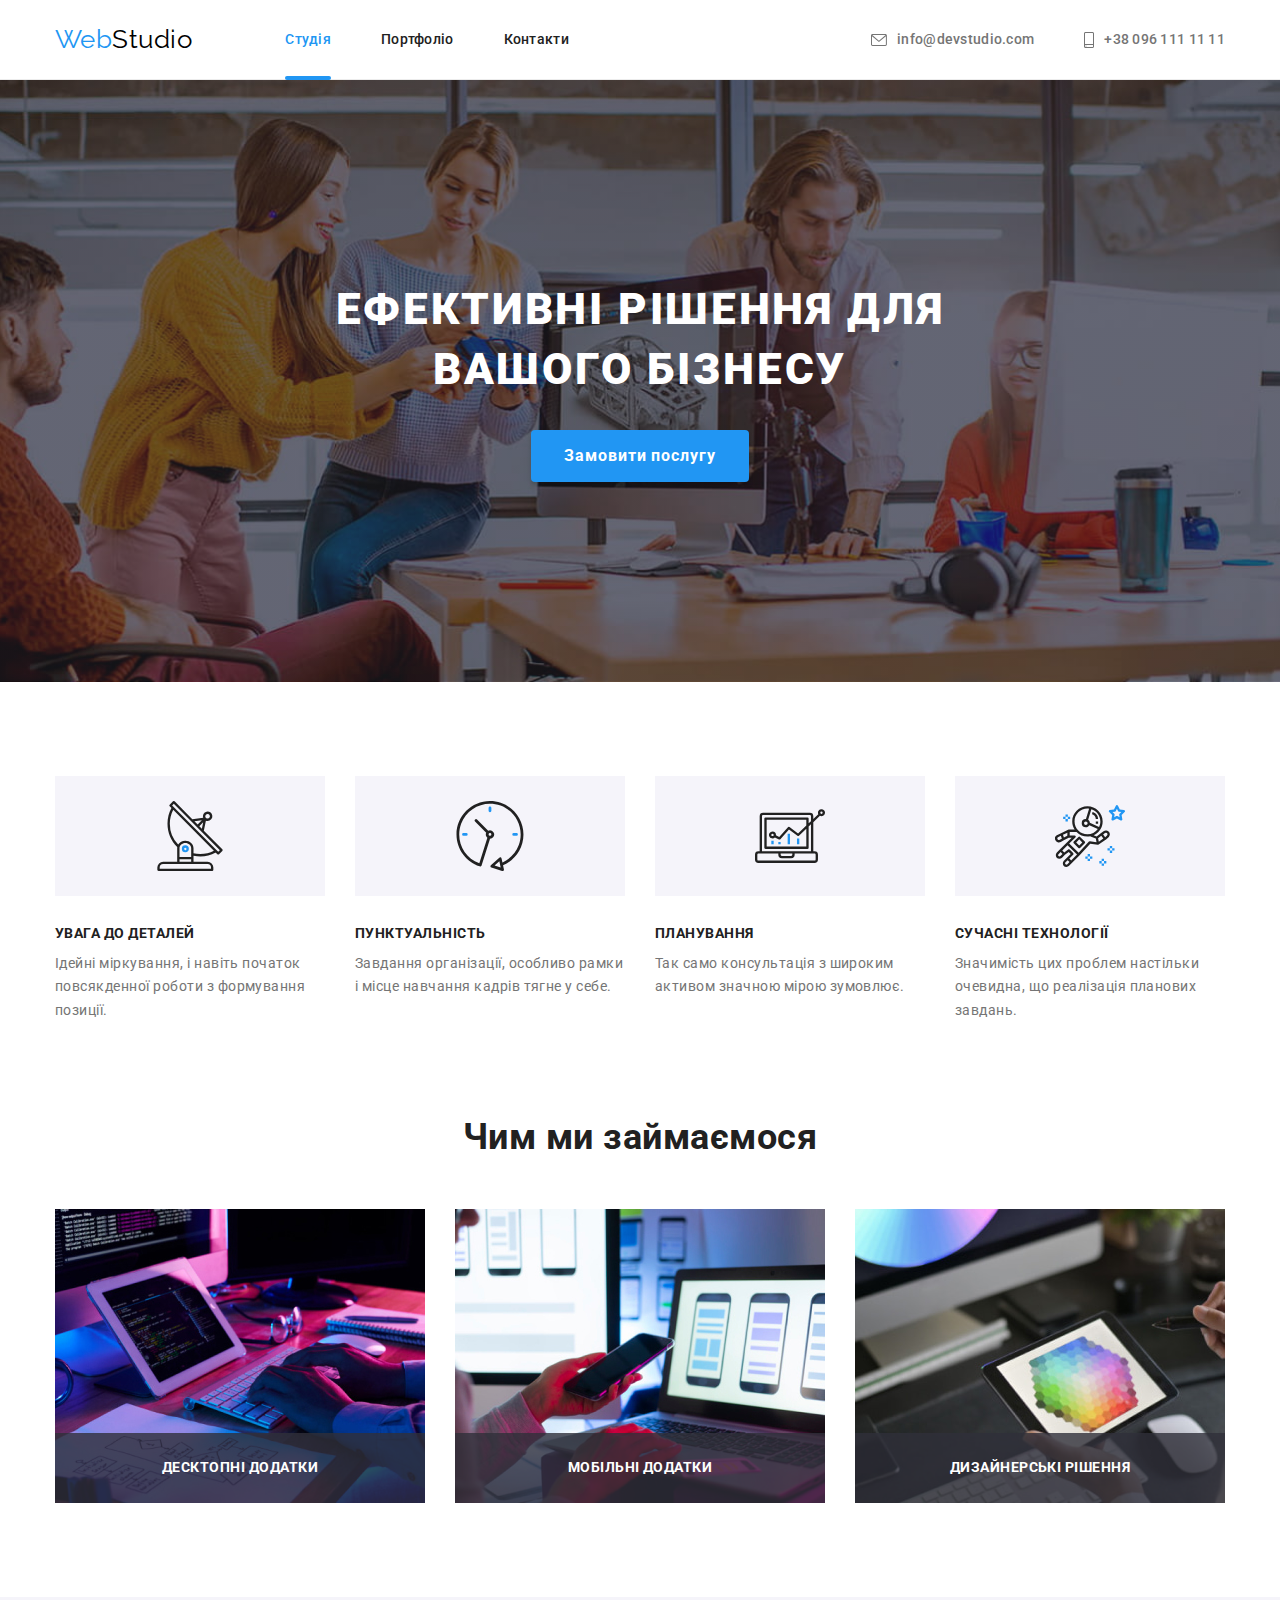
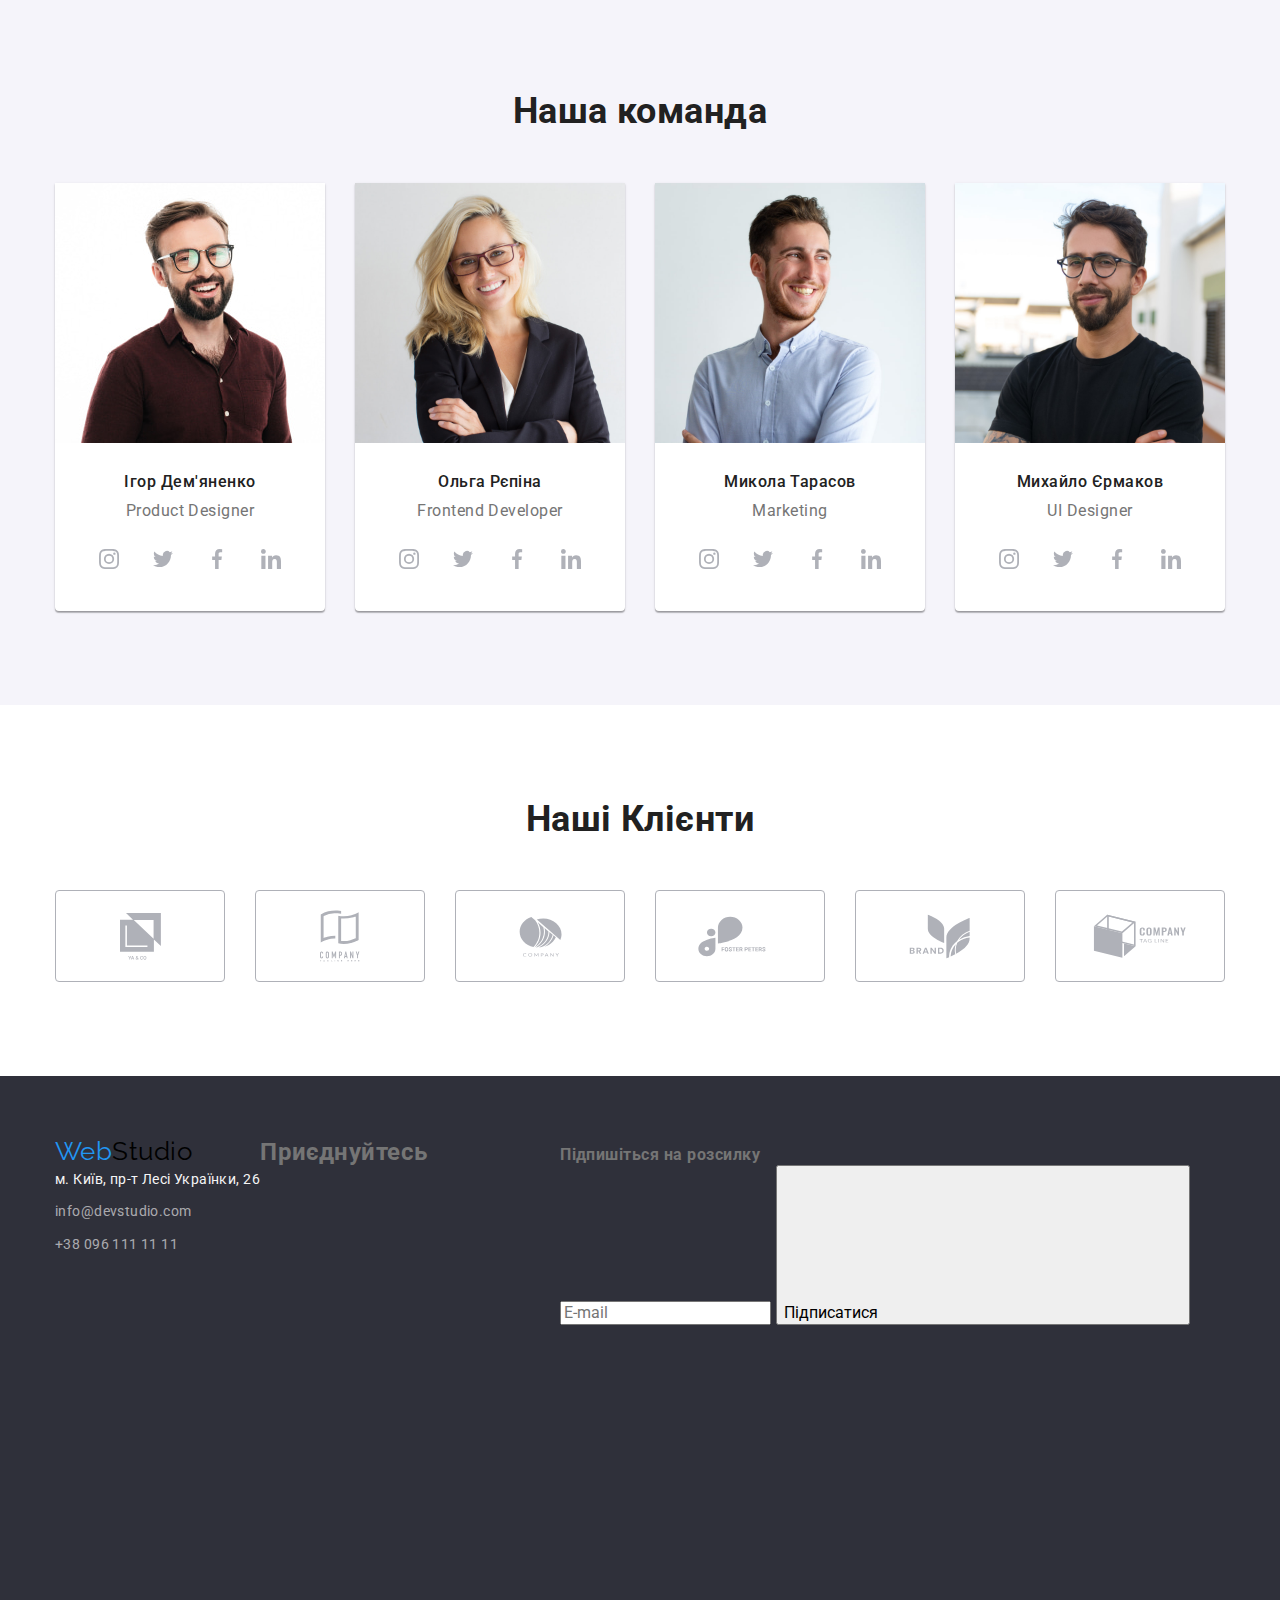
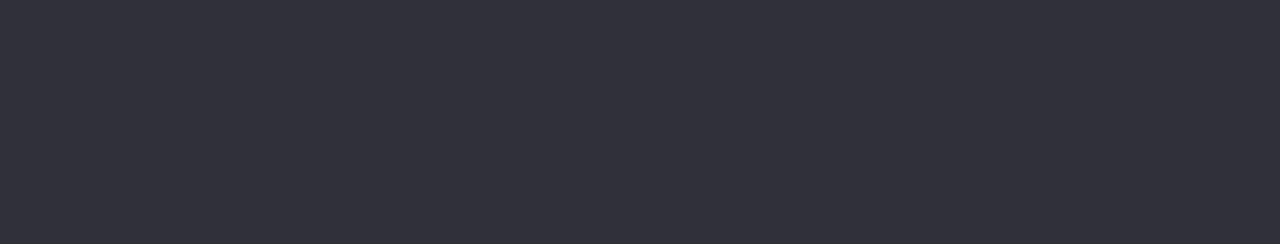
==== index.html @ cfb26a12 "Виконано адресу у футері" ====
<!DOCTYPE html>
<html lang="uk">
  <head>
    <meta charset="UTF-8" />
    <meta http-equiv="X-UA-Compatible" content="IE=edge" />
    <meta name="viewport" content="width=device-width, initial-scale=1.0" />
    <title>WebStudio</title>
    <link
      href="https://fonts.googleapis.com/css2?family=Raleway:wght@700&family=Roboto:wght@400;500;700;900&display=swap"
      rel="stylesheet"
    />
    <link>
    <link rel="stylesheet" href="./css/main.min.css">
  </head>
  <body>
    <!-- Шапка сайту -->
    <header class="page-header">
      <div class="container page-header__container">
        <!-- Лого сайту -->
        <a class="logo" href="">
          Web<span class="logo__color-text">Studio</span>
        </a>

        <!-- Навігаційне меню сайту -->
        <nav class="site-nav">
          <ul class="site-nav__list">
            <li class="site-nav__item">
              <a class="site-nav__link site-nav__link--focused site-nav__link--current">Студія</a>
            </li>

            <li class="site-nav__item">
              <a class="site-nav__link site-nav__link--focused" href="#">Портфоліо</a>
            </li>

            <li class="site-nav__item">
              <a class="site-nav__link site-nav__link--focused">Контакти</a>
            </li>
          </ul>
        </nav>

        <!-- Контакти -->
        <ul class="info-list info-list__box">
          <li class="info-list__item">
            <a class="info-list__link info-list__link--focused" href="mailto:info@devstudio.com">
              <svg class="info-list__icon" width="16" height="12">
                <use 
                  href="./images/icons.svg#icon-envelope"
                  width="16"
                  height="12">
                </use>
              </svg>
              <span class="info-list__text">info@devstudio.com</span>
            </a>
          </li>
          <li class="info-list__item">
            <a class="info-list__link info-list__link--focused" href="tel:+380961111111">
              <svg class="info-list__icon" width="10" height="16">
                <use 
                  href="./images/icons.svg#icon-smartphone"
                  width="10"
                  height="16">
                </use>
              </svg>
              <span class="info-list__text">+38 096 111 11 11</span>
            </a>
          </li>
        </ul>
      </div>
    </header>

    <!-- Головна інформація на сторінці -->
    <main class="page-main">
      <!-- Замовлення послуги -->
      <section class="service">
        <div class="service__background-image page-main__background-img">
          <div class="service__container container ">
            <h1 class="service__title service__title-setting">
              Ефективні рішення для вашого бізнесу
            </h1>
            <button class="service__btn service__btn--focused">
                <span class="service__btn-text">Замовити послугу</span>
            </button>
          </div>
        </div>
      </section>

      <!-- Особливості -->
      <section class="section">
        <div class="container">

          <!-- Заголовок секції -->
          <h2 class="section__title visually-hidden">
            Осблиовсті
          </h2>

          <!-- Список особливостей -->
          <ul class="features">
            <li class="features__item features__item-setting">
              <div class="features__box features__box-setting">
                <svg class="features__icon" width="70" height="70">
                  <use 
                    href="./images/icons.svg#icon-antenna"
                    width="70"
                    height="70"></use>
                </svg>
              </div>
              <h3 class="features__title features__title-setting">
                Увага до деталей
              </h3>
              <p class="features__text">
                Ідейні міркування, і навіть початок повсякденної роботи з
                формування позиції.
              </p>
            </li>

            <li class="features__item features__item-setting">
              <div class="features__box features__box-setting">
                <svg class="features__icon" width="70" height="70">
                  <use
                    href="./images/icons.svg#icon-clock"
                    width="70"
                    height="70">
                </use>
                </svg>
              </div>
              <h3 class="features__title features__title-setting">
                Пунктуальність
              </h3>
              <p class="features__text">
                Завдання організації, особливо рамки і місце навчання кадрів
                тягне у себе.
              </p>
            </li>

            <li class="features__item features__item-setting">
              <div class="features__box features__box-setting">
                <svg class="features__icon" width="70" height="70">
                  <use
                    href="./images/icons.svg#icon-diagram"
                    width="70"
                    height="70"></use>
                </svg>
              </div>
              <h3 class="features__title features__title-setting">Планування</h3>
              <p class="features__text">
                Так само консультація з широким активом значною мірою зумовлює.
              </p>
            </li>

            <li class="features__item features__item-setting">
              <div class="features__box features__box-setting">
                <svg class="features__icon" width="70" height="70">
                  <use 
                    href="./images/icons.svg#icon-astronaut"
                    width="70"
                    height="70"></use>
                </svg>
              </div>
              <h3 class="features__title features__title-setting">
                Сучасні технології
              </h3>
              <p class="features__text">
                Значимість цих проблем настільки очевидна, що реалізація
                планових завдань.
              </p>
            </li>
          </ul>
        </div>
      </section>

      <!-- Робота компанії -->
      <section class="section">
        <div class="container">
          <h2 class="section__title section_title-setting">Чим ми займаємося</h2>

          <!-- Список послуг -->
          <ul class="work-list">
            <li class="work-list__item work-list__item-setting">
              <div class="work-list__box">
                <img 
                  class="work-list__photo"
                  src="./images/work1.jpg"
                  alt="програміст працює на своєму робочому місці"
                  width="370">
                <div class="work-list__inner-box">
                  <p class="work-list__inner-text">
                    Десктопні додатки
                  </p>
                </div>
              </div>
            </li>

            <li class="work-list__item work-list__item-setting">
              <div class="work-list__box">
                <img 
                  class="work-list__photo"
                  src="./images/work2.jpg"
                  alt="команда розробників працює над інтерфейсом для мобільних телефонів"
                  width="370">
                <div class="work-list__inner-box">
                  <p class="work-list__inner-text">
                    Мобільні додатки
                  </p>
                </div>
              </div>
            </li>

            <li class="work-list__item work-list__item-setting">
              <div class="work-list__box">
                <img 
                  class="work-list__photo"
                  src="./images/work3.jpg"
                  alt="креативний художник веб-дизайну з робочим графічним планшетом для підбору кольорів"
                  width="370">
                <div class="work-list__inner-box">
                  <p class="work-list__inner-text">
                    Дизайнерські рішення
                  </p>
                </div>
              </div>
            </li>
          </ul>
        </div>
      </section>

      <!-- Команда розробників -->
      <section class="section">
        <div class="container">

          <h2 class="section__title section_title-setting">Наша команда</h2>

          <!-- Список та посилання на соц мережі Команди -->
          <ul class="team-list">

            <!-- Ігор Дем'яненко -->
            <li class="team-list__item team-list__item-setting">
              <img 
                class="team-list__photo"
                src="./images/person1.jpg"
                alt="на фото Ігор Дем'яненко"
                width="270">
              <div class="team-list__box">

                <h3 class="team-list__name">
                  Ігор Дем'яненко
                </h3>

                <p class="team-list__position">
                  Product Designer
                </p>

                <!-- Соц.мережі -->
                <ul class="team-list__socials">

                  <li class="team-list__item-socials">
                    <a class="team-list__link team-list__link--focused" href=""  rel="noreferrer nofollow noopener" >
                      <svg class="team-list__icon">
                        <use 
                          href="./images/icons.svg#icon-instagram"
                          width="20"
                          height="20"  
                        ></use>
                      </svg>
                    </a>
                  </li>

                  <li class="team-list__item-socials">
                    <a class="team-list__link team-list__link--focused" href=""  rel="noreferrer nofollow noopener" >
                      <svg class="team-list__icon">
                        <use
                          href="./images/icons.svg#icon-twitter"
                          width="20"
                          height="20"
                        ></use>
                      </svg>
                    </a>
                  </li>

                  <li class="team-list__item-socials">
                    <a class="team-list__link team-list__link--focused" href=""  rel="noreferrer nofollow noopener" >
                      <svg class="team-list__icon">
                        <use
                          href="./images/icons.svg#icon-facebook"
                          width="20"
                          height="20"
                        ></use>
                      </svg>
                    </a>
                  </li>

                  <li class="team-list__item-socials">
                    <a class="team-list__link team-list__link--focused" href=""  rel="noreferrer nofollow noopener" >
                      <svg class="team-list__icon">
                        <use
                          href="./images/icons.svg#icon-linkedin"
                          width="20"
                          height="20"
                        ></use>
                      </svg>
                    </a>
                  </li>
                </ul>

              </div>
            </li>

            <!-- Ольга Рєпіна -->
            <li class="team-list__item team-list__item-setting">
              <img   
                class="team-list__photo"
                src="./images/person2.jpg"
                alt="на фото Ольга Рєпіна"
                width="270">
              <div class="team-list__box">

                <h3 class="team-list__name">
                  Ольга Рєпіна
                </h3>

                <p class="team-list__position">
                  Frontend Developer
                </p>

                <!-- Соц.мережі -->
                <ul class="team-list__socials">

                  <li class="team-list__item-socials">
                    <a class="team-list__link team-list__link--focused" href=""  rel="noreferrer nofollow noopener" >
                      <svg class="team-list__icon">
                        <use
                          href="./images/icons.svg#icon-instagram"
                          width="20"
                          height="20"
                        ></use>
                      </svg>
                    </a>
                  </li>

                  <li class="team-list__item-socials">
                    <a class="team-list__link team-list__link--focused" href=""  rel="noreferrer nofollow noopener" >
                      <svg class="team-list__icon">
                        <use
                          href="./images/icons.svg#icon-twitter"
                          width="20"
                          height="20"
                        ></use>
                      </svg>
                    </a>
                  </li>

                  <li class="team-list__item-socials">
                    <a class="team-list__link team-list__link--focused" href=""  rel="noreferrer nofollow noopener" >
                      <svg class="team-list__icon">
                        <use
                          href="./images/icons.svg#icon-facebook"
                          width="20"
                          height="20"
                        ></use>
                      </svg>
                    </a>
                  </li>

                  <li class="team-list__item-socials">
                    <a class="team-list__link team-list__link--focused" href=""  rel="noreferrer nofollow noopener" >
                      <svg class="team-list__icon">
                        <use
                          href="./images/icons.svg#icon-linkedin"
                          width="20"
                          height="20"
                        ></use>
                      </svg>
                    </a>
                  </li>
                </ul>

              </div>
            </li>

            <!-- Микола Тарасов -->
            <li class="team-list__item team-list__item-setting">
              <img 
                class="team-list__photo"
                src="./images/person3.jpg"
                alt="на фото Микола Тарасов"
                width="270">

              <div class="team-list__box">

                <h3 class="team-list__name">
                  Микола Тарасов
                </h3>

                <p class="team-list__position">
                  Marketing
                </p>

                <!-- Соц.мережі -->
                <ul class="team-list__socials">

                  <li class="team-list__item-socials">
                    <a class="team-list__link team-list__link--focused" href=""  rel="noreferrer nofollow noopener" >
                      <svg class="team-list__icon">
                        <use
                          href="./images/icons.svg#icon-instagram"
                          width="20"
                          height="20"
                        ></use>
                      </svg>
                    </a>
                  </li>

                  <li class="team-list__item-socials">
                    <a class="team-list__link team-list__link--focused" href=""  rel="noreferrer nofollow noopener" >
                      <svg class="team-list__icon">
                        <use
                          href="./images/icons.svg#icon-twitter"
                          width="20"
                          height="20"
                        ></use>
                      </svg>
                    </a>
                  </li>

                  <li class="team-list__item-socials">
                    <a class="team-list__link team-list__link--focused" href=""  rel="noreferrer nofollow noopener" >
                      <svg class="team-list__icon">
                        <use
                          href="./images/icons.svg#icon-facebook"
                          width="20"
                          height="20"
                        ></use>
                      </svg>
                    </a>
                  </li>

                  <li class="team-list__item-socials">
                    <a class="team-list__link team-list__link--focused" href=""  rel="noreferrer nofollow noopener" >
                      <svg class="team-list__icon">
                        <use
                          href="./images/icons.svg#icon-linkedin"
                          width="20"
                          height="20"
                        ></use>
                      </svg>
                    </a>
                  </li>
                </ul>

              </div>
            </li>

            <!-- Михайло Єрмаков -->
            <li class="team-list__item team-list__item-setting">
              <img 
                class="team-list__photo"
                src="./images/person4.jpg"
                alt="на фото Михайло Єрмаков"
                width="270">
              <div class="team-list__box">

                <h3 class="team-list__name ">
                  Михайло Єрмаков
                </h3>

                <p class="team-list__position">
                  UI Designer
                </p>

                <!-- Соц.мережі -->
                <ul class="team-list__socials">

                  <li class="team-list__item-socials">
                    <a class="team-list__link team-list__link--focused" href=""  rel="noreferrer nofollow noopener" >
                      <svg class="team-list__icon">
                        <use
                          href="./images/icons.svg#icon-instagram"
                          width="20"
                          height="20"
                        ></use>
                      </svg>
                    </a>
                  </li>

                  <li class="team-list__item-socials">
                    <a class="team-list__link team-list__link--focused" href=""  rel="noreferrer nofollow noopener" >
                      <svg class="team-list__icon">
                        <use
                          href="./images/icons.svg#icon-twitter"
                          width="20"
                          height="20"
                        ></use>
                      </svg>
                    </a>
                  </li>

                  <li class="team-list__item-socials">
                    <a class="team-list__link team-list__link--focused" href=""  rel="noreferrer nofollow noopener" >
                      <svg class="team-list__icon">
                        <use
                          href="./images/icons.svg#icon-facebook"
                          width="20"
                          height="20"
                        ></use>
                      </svg>
                    </a>
                  </li>

                  <li class="team-list__item-socials">
                    <a class="team-list__link team-list__link--focused" href=""  rel="noreferrer nofollow noopener" >
                      <svg class="team-list__icon">
                        <use
                          href="./images/icons.svg#icon-linkedin"
                          width="20"
                          height="20"
                        ></use>
                      </svg>
                    </a>
                  </li>
                </ul>

              </div>
            </li>
          </ul>
        </div>
      </section>

      <!-- Наші клієнти -->
      <section class="section">
        <div class="container">

          <h2 class="section__title section_title-setting">Наші Клієнти</h2>

          <!-- Список клієнтів -->
          <ul class="clients-list">
            <li class="clients-list__item clients-list__item-setting">
              <a class="clients-list__link" href="" target="_blank" rel="noreferrer nofollow noopener">
                <svg class="clients-list__icon" width="41" height="47">
                  <use href="./images/icons.svg#icon-client1"></use>
                </svg>
              </a>
            </li>

            <li class="clients-list__item clients-list__item-setting">
              <a class="clients-list__link" href="" target="_blank" rel="noreferrer nofollow noopener">
                <svg class="clients-list__icon" width="40" height="52">
                  <use href="./images/icons.svg#icon-client2"></use>
                </svg>
              </a>
            </li>

            <li class="clients-list__item clients-list__item-setting">
              <a class="clients-list__link" href="" target="_blank" rel="noreferrer nofollow noopener">
                <svg class="clients-list__icon" width="43" height="41">
                  <use href="./images/icons.svg#icon-client3"></use>
                </svg>
              </a>
            </li>

            <li class="clients-list__item clients-list__item-setting">
              <a class="clients-list__link" href="" target="_blank" rel="noreferrer nofollow noopener">
                <svg class="clients-list__icon"  width="84" height="41">
                  <use href="./images/icons.svg#icon-client4"></use>
                </svg>
              </a>
            </li>

            <li class="clients-list__item clients-list__item-setting">
              <a class="clients-list__link" href="" target="_blank" rel="noreferrer nofollow noopener">
                <svg class="clients-list__icon" width="62" height="45">
                  <use href="./images/icons.svg#icon-client5"></use>
                </svg>
              </a>
            </li>

            <li class="clients-list__item clients-list__item-setting">
              <a class="clients-list__link" href="" target="_blank" rel="noreferrer nofollow noopener">
                <svg class="clients-list__icon" width="94" height="44">
                  <use href="./images/icons.svg#icon-client6"></use>
                </svg>
              </a>
            </li>
          </ul>
        </div>
      </section>
    </main>

    <!-- Підвал сайту -->
    <footer class="page-footer">
      <div class="container footer-container">
        
        <!-- Лого/Адреса -->
        <div class="footer-address">

          <!-- Лого -->
          <a class="logo" href="">
            Web<span class="logo__color-text">Studio</span>
          </a>

          <!-- Адреса -->
          <address class="address">
              
            <ul class="address__list">
              <li class="address__item address__item-setting">
                <a 
                  class="address__link address__link-map"
                  href="https://www.google.com.ua/maps/place/%D0%B1%D1%83%D0%BB.+%D0%9B%D0%B5%D1%81%D0%B8+%D0%A3%D0%BA%D1%80%D0%B0%D0%B8%D0%BD%D0%BA%D0%B8,+26,+%D0%9A%D0%B8%D0%B5%D0%B2,+02000/@50.4265653,30.5373471,18z/data=!4m5!3m4!1s0x40d4cf0e033ecbe9:0x57a4dffefec77da0!8m2!3d50.4265807!4d30.5383858?hl=ru" 
                  target="_blank"
                  rel="noreferrer nofollow noopener">
                    м. Київ, пр-т Лесі Українки, 26
                </a>
              </li>

              <li class="address__item  address__item-setting">
                <a 
                  class="address__link"
                  href="mailto:info@devstudio.com">

                  info@devstudio.com

                </a>
              </li>

              <li class="address__item  address__item-setting">
                <a 
                  class="address__link"
                  href="tel:+380961111111">

                  +38 096 111 11 11

                </a>
              </li>
            </ul>

          </address>
        </div>

        <!-- Соц мережі футера -->
        <div class="socials-box socials-box__setting">
          <h2 class="socials-box__title">
            Приєднуйтесь
          </h2>

          <ul class="socials-box__list">
            <li class="socials-box__item">
              <a 
                class="socials-box__link" 
                href="" 
                target="_blank"
                rel="noreferrer nofollow noopener">

                  <svg>
                    <use></use>
                  </svg>
              </a>
            </li>

            <li class="socials-box__item">
              <a 
                class="socials-box__link" 
                href="" 
                target="_blank"
                rel="noreferrer nofollow noopener">

                  <svg>
                    <use></use>
                  </svg>
              </a>
            </li>

            <li class="socials-box__item">
              <a 
                class="socials-box__link" 
                href="" 
                target="_blank"
                rel="noreferrer nofollow noopener">

                  <svg>
                    <use></use>
                  </svg>
              </a>
            </li>

            <li class="socials-box__item">
              <a 
                class="socials-box__link" 
                href="" 
                target="_blank"
                rel="noreferrer nofollow noopener">

                  <svg>
                    <use></use>
                  </svg>
              </a>
            </li>
          </ul>
        </div>

        <!-- Форма розсилки -->
        <div class="mailing-list">
          <b class="mailing-list__title">Підпишіться на розсилку</b>
          
          <form class="mailing-list__form">
            <input class="mailing-list__input" type="email" name="email" placeholder="E-mail">

            <button class="mailing-list__btn">
              <span class="mailing-list__btn-text">
                Підписатися
              </span>

              <svg class="mailing-list__btn-icon">
                <use></use>
              </svg>

            </button>

          </form>
        </div>
      </div>
    </footer>
  </body>
</html>
---- css/main.min.css ----
/*! modern-normalize v1.1.0 | MIT License | https://github.com/sindresorhus/modern-normalize */*,::before,::after{-webkit-box-sizing:border-box;box-sizing:border-box}html{line-height:1.15;-webkit-text-size-adjust:100%;-moz-tab-size:4;-o-tab-size:4;tab-size:4}body{margin:0;font-family:system-ui,-apple-system,"Segoe UI",Roboto,Helvetica,Arial,sans-serif,"Apple Color Emoji","Segoe UI Emoji"}hr{height:0;color:inherit}abbr[title]{-webkit-text-decoration:underline dotted;text-decoration:underline dotted}b,strong{font-weight:bolder}code,kbd,samp,pre{font-family:ui-monospace,SFMono-Regular,Consolas,"Liberation Mono",Menlo,monospace;font-size:1em}small{font-size:80%}sub,sup{font-size:75%;line-height:0;position:relative;vertical-align:baseline}sub{bottom:-0.25em}sup{top:-0.5em}table{text-indent:0;border-color:inherit}button,input,optgroup,select,textarea{font-family:inherit;font-size:100%;line-height:1.15;margin:0}button,select{text-transform:none}button,[type=button],[type=reset],[type=submit]{-webkit-appearance:button}::-moz-focus-inner{border-style:none;padding:0}:-moz-focusring{outline:1px dotted ButtonText}:-moz-ui-invalid{box-shadow:none}legend{padding:0}progress{vertical-align:baseline}::-webkit-inner-spin-button,::-webkit-outer-spin-button{height:auto}[type=search]{-webkit-appearance:textfield;outline-offset:-2px}::-webkit-search-decoration{-webkit-appearance:none}::-webkit-file-upload-button{-webkit-appearance:button;font:inherit}summary{display:list-item}body{font-family:"Roboto",sans-serif;letter-spacing:.03em;background-color:#fff;color:#757575}.section{padding-top:94px;padding-bottom:94px;background-color:#fff}.section:nth-last-child(3){padding-top:0}.section:nth-last-child(2){background-color:#f5f4fa}.section__title{color:#212121;font-weight:700;font-size:36px;line-height:1.16;text-align:center}.section_title-setting{margin-bottom:50px}.container{width:1200px;margin-left:auto;margin-right:auto;padding-left:15px;padding-right:15px}.visually-hidden{position:absolute;width:1px;height:1px;margin:-1px;border:0;padding:0;white-space:nowrap;-webkit-clip-path:inset(100%);clip-path:inset(100%);clip:rect(0 0 0 0);overflow:hidden}img{display:block}h1,h2,h3,h4,h5,h6,p{margin:0;padding:0}ul{margin:0;padding:0;list-style:none}.page-header{border-bottom:1px solid #ececec;background-color:#fff}.page-header__container{display:-webkit-box;display:-ms-flexbox;display:flex;-webkit-box-align:center;-ms-flex-align:center;align-items:center}.logo{color:#2196f3;font-family:"Raleway",sans-serif;font-size:26px;line-height:1.2;text-decoration:none}.logo__color-text{color:#000}.site-nav{margin-left:93px}.site-nav__list{display:-webkit-box;display:-ms-flexbox;display:flex}.site-nav__item:not(:last-child){margin-right:50px}.site-nav__link{display:block;padding-top:32px;padding-bottom:31px;position:relative;color:#212121;font-weight:500;font-size:14px;line-height:1.14;letter-spacing:.02em;text-decoration:none;-webkit-transition-property:color;transition-property:color;-webkit-transition-duration:250ms;transition-duration:250ms;-webkit-transition-timing-function:cubic-bezier(0.4, 0, 0.2, 1);transition-timing-function:cubic-bezier(0.4, 0, 0.2, 1)}.site-nav__link--focused:hover,.site-nav__link--focused:focus{color:#2196f3}.site-nav__link--current{color:#2196f3}.site-nav__link--current::after{content:"";position:absolute;bottom:0;left:0;width:100%;height:4px;border-radius:2px;background-color:#2196f3;-webkit-transform:translateY(1px);transform:translateY(1px)}.info-list{display:-webkit-box;display:-ms-flexbox;display:flex}.info-list__box{margin-left:auto}.info-list__item{display:block;margin-right:50px}.info-list__item:last-child{margin-right:0}.info-list__link{display:-webkit-box;display:-ms-flexbox;display:flex;-webkit-box-align:center;-ms-flex-align:center;align-items:center;padding-top:32px;padding-bottom:31px;color:#757575;font-weight:500;font-size:14px;line-height:1.14;letter-spacing:.02em;text-decoration:none;-webkit-transition-property:color;transition-property:color;-webkit-transition-duration:250ms;transition-duration:250ms;-webkit-transition-timing-function:cubic-bezier(0.4, 0, 0.2, 1);transition-timing-function:cubic-bezier(0.4, 0, 0.2, 1)}.info-list__link--focused:hover,.info-list__link--focused:focus{color:#2196f3}.info-list__icon{margin-right:10px;fill:currentColor}.service__background-image{max-width:1600px;background-image:-webkit-gradient(linear, left top, left bottom, from(rgba(47, 48, 58, 0.4)), to(rgba(47, 48, 58, 0.4))),url(../../../images/servicebgimg.jpg);background-image:linear-gradient(rgba(47, 48, 58, 0.4), rgba(47, 48, 58, 0.4)),url(../../../images/servicebgimg.jpg);background-color:#c4c4c4;background-position:center;background-size:cover}.page-main__background-img{margin-left:auto;margin-right:auto}.service__container{padding-top:200px;padding-bottom:200px;width:696px;margin:0 auto;text-align:center}.service__title{font-weight:900;color:#fff;font-size:44px;line-height:1.36;letter-spacing:.06em;text-transform:uppercase}.service__title-setting{margin-bottom:30px}.service__btn{min-width:216px;padding:10px 32px;-webkit-box-shadow:0px 4px 4px rgba(0,0,0,.15);box-shadow:0px 4px 4px rgba(0,0,0,.15);font-family:inherit;font-weight:700;font-size:16px;line-height:1.87;letter-spacing:.06em;border-radius:4px;text-align:center;color:#fff;background-color:#2196f3;border:1px solid rgba(0,0,0,0);cursor:pointer;-webkit-transition-property:background-color;transition-property:background-color;-webkit-transition-duration:250ms;transition-duration:250ms;-webkit-transition-timing-function:cubic-bezier(0.4, 0, 0.2, 1);transition-timing-function:cubic-bezier(0.4, 0, 0.2, 1)}.service__btn--focused:hover,.service__btn--focused:focus{background-color:#188ce8}.features{display:-webkit-box;display:-ms-flexbox;display:flex;-ms-flex-wrap:wrap;flex-wrap:wrap}.features__item{width:270px}.features__item-setting{margin-right:30px}.features__item-setting:nth-last-child(1){margin-right:0}.features__box{display:-webkit-box;display:-ms-flexbox;display:flex;-webkit-box-pack:center;-ms-flex-pack:center;justify-content:center;-webkit-box-align:center;-ms-flex-align:center;align-items:center;height:120px;background-color:#f5f4fa}.features__box-setting{margin-bottom:30px}.features__title{color:#212121;font-weight:700;font-size:14px;line-height:1.14;text-transform:uppercase}.features__title-setting{margin-bottom:10px}.features__text{color:#757575;font-size:14px;line-height:1.71}.work-list{display:-webkit-box;display:-ms-flexbox;display:flex;-ms-flex-wrap:wrap;flex-wrap:wrap}.work-list__item{width:370px}.work-list__item-setting{margin-right:30px}.work-list__item-setting:last-child{margin-right:0}.work-list__box{position:relative}.work-list__inner-box{position:absolute;width:100%;bottom:0;left:50%;-webkit-transform:translate(-50%, 0%);transform:translate(-50%, 0%);text-align:center;background-color:rgba(47,48,58,.8)}.work-list__inner-text{padding-bottom:27px;padding-top:27px;font-size:14px;line-height:1.14;font-weight:700;color:#fff;text-transform:uppercase}.team-list{display:-webkit-box;display:-ms-flexbox;display:flex;-ms-flex-wrap:wrap;flex-wrap:wrap}.team-list__item{width:270px;-webkit-box-shadow:0px 1px 3px rgba(0,0,0,.12),0px 1px 1px rgba(0,0,0,.14),0px 2px 1px rgba(0,0,0,.2);box-shadow:0px 1px 3px rgba(0,0,0,.12),0px 1px 1px rgba(0,0,0,.14),0px 2px 1px rgba(0,0,0,.2);background-color:#fff;border-radius:0px 0px 4px 4px}.team-list__item-setting{margin-right:30px}.team-list__item-setting:last-child{margin-right:0}.team-list__box{padding-top:30px;padding-bottom:30px}.team-list__name{margin-bottom:10px;color:#212121;font-weight:500;font-size:16px;line-height:1.18;text-align:center}.team-list__position{margin-bottom:16px;color:#757575;font-size:16px;line-height:1.18;text-align:center}.team-list__socials{display:-webkit-box;display:-ms-flexbox;display:flex;padding-left:32px;padding-right:32px}.team-list__item-socials{margin-left:10px}.team-list__item-socials:nth-child(1){margin-left:0}.team-list__link{display:-webkit-box;display:-ms-flexbox;display:flex;-webkit-box-pack:center;-ms-flex-pack:center;justify-content:center;-webkit-box-align:center;-ms-flex-align:center;align-items:center;width:44px;height:44px;border-radius:50%;-webkit-transition-property:background-color;transition-property:background-color;-webkit-transition-duration:250ms;transition-duration:250ms;-webkit-transition-timing-function:cubic-bezier(0.4, 0, 0.2, 1);transition-timing-function:cubic-bezier(0.4, 0, 0.2, 1)}.team-list__link--focused:hover,.team-list__link--focused:focus{background-color:#2196f3}.team-list__icon{fill:#afb1b8;width:20px;height:20px;-webkit-transition-property:fill;transition-property:fill;-webkit-transition-duration:250ms;transition-duration:250ms;-webkit-transition-timing-function:cubic-bezier(0.4, 0, 0.2, 1);transition-timing-function:cubic-bezier(0.4, 0, 0.2, 1)}.team-list__link:hover .team-list__icon,.team-list__link:focus .team-list__icon{fill:#fff}.clients-list{display:-webkit-box;display:-ms-flexbox;display:flex}.clients-list__item-setting{margin-right:30px}.clients-list__item-setting:nth-child(6){margin-right:0}.clients-list__link{display:-webkit-box;display:-ms-flexbox;display:flex;-webkit-box-pack:center;-ms-flex-pack:center;justify-content:center;-webkit-box-align:center;-ms-flex-align:center;align-items:center;width:170px;height:92px;border-radius:4px;border:1px solid #afb1b8;fill:#afb1b8;-webkit-transition-property:border,fill;transition-property:border,fill;-webkit-transition-duration:250ms;transition-duration:250ms;-webkit-transition-timing-function:cubic-bezier(0.4, 0, 0.2, 1);transition-timing-function:cubic-bezier(0.4, 0, 0.2, 1)}.clients-list__link:hover,.clients-list__link:focus{outline:rgba(0,0,0,0);fill:#2196f3;border-color:#2196f3}.page-footer{background-color:#2f303a;padding-top:60px;padding-bottom:60px}.footer-container{display:-webkit-box;display:-ms-flexbox;display:flex;-webkit-box-align:baseline;-ms-flex-align:baseline;align-items:baseline}.address__item-setting{margin-bottom:9px}.address__link{font-size:14px;font-style:normal;font-weight:400;line-height:1.71;letter-spacing:.03em;color:rgba(255,255,255,.6);text-decoration:none;-webkit-transition-property:color;transition-property:color;-webkit-transition-duration:250ms;transition-duration:250ms;-webkit-transition-timing-function:cubic-bezier(0.4, 0, 0.2, 1);transition-timing-function:cubic-bezier(0.4, 0, 0.2, 1)}.address__link:hover,.address__link:focus{color:#2196f3}.address__link-map{color:#f5f5f5}/*# sourceMappingURL=main.min.css.map */
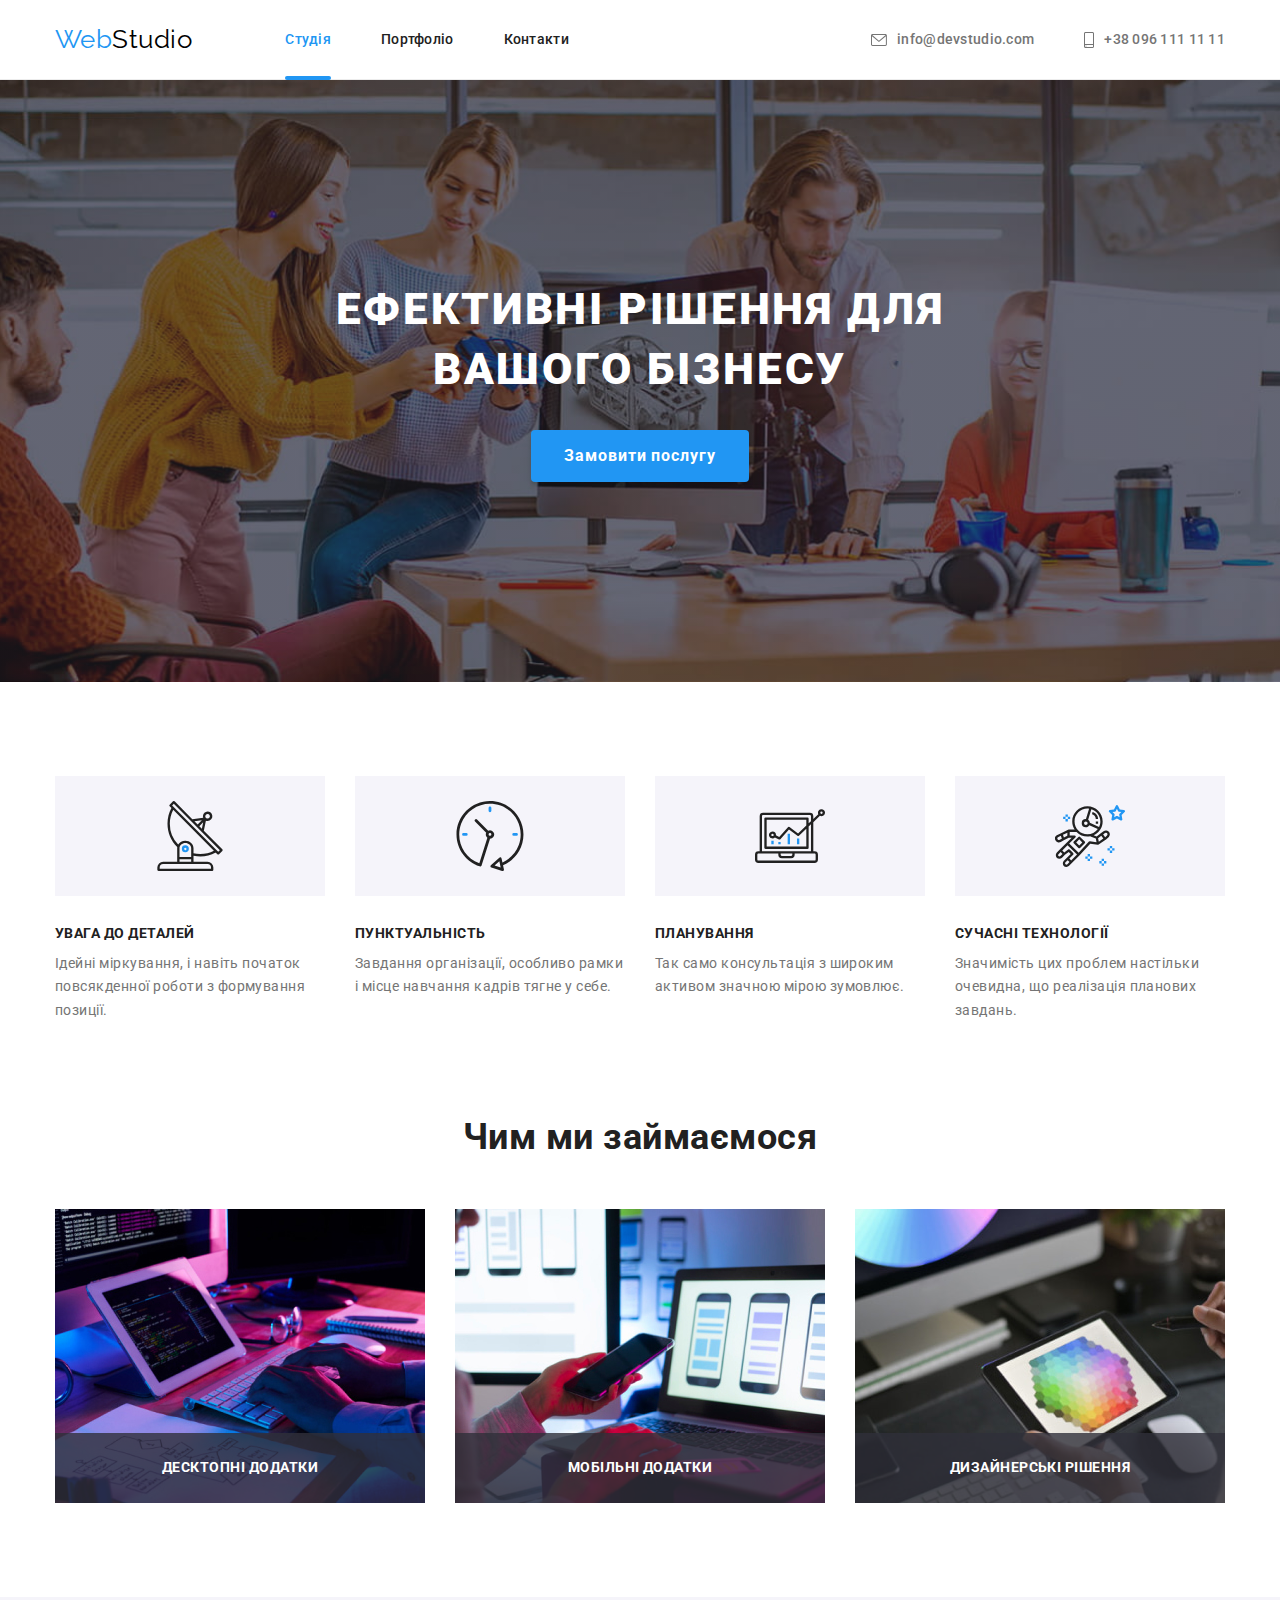
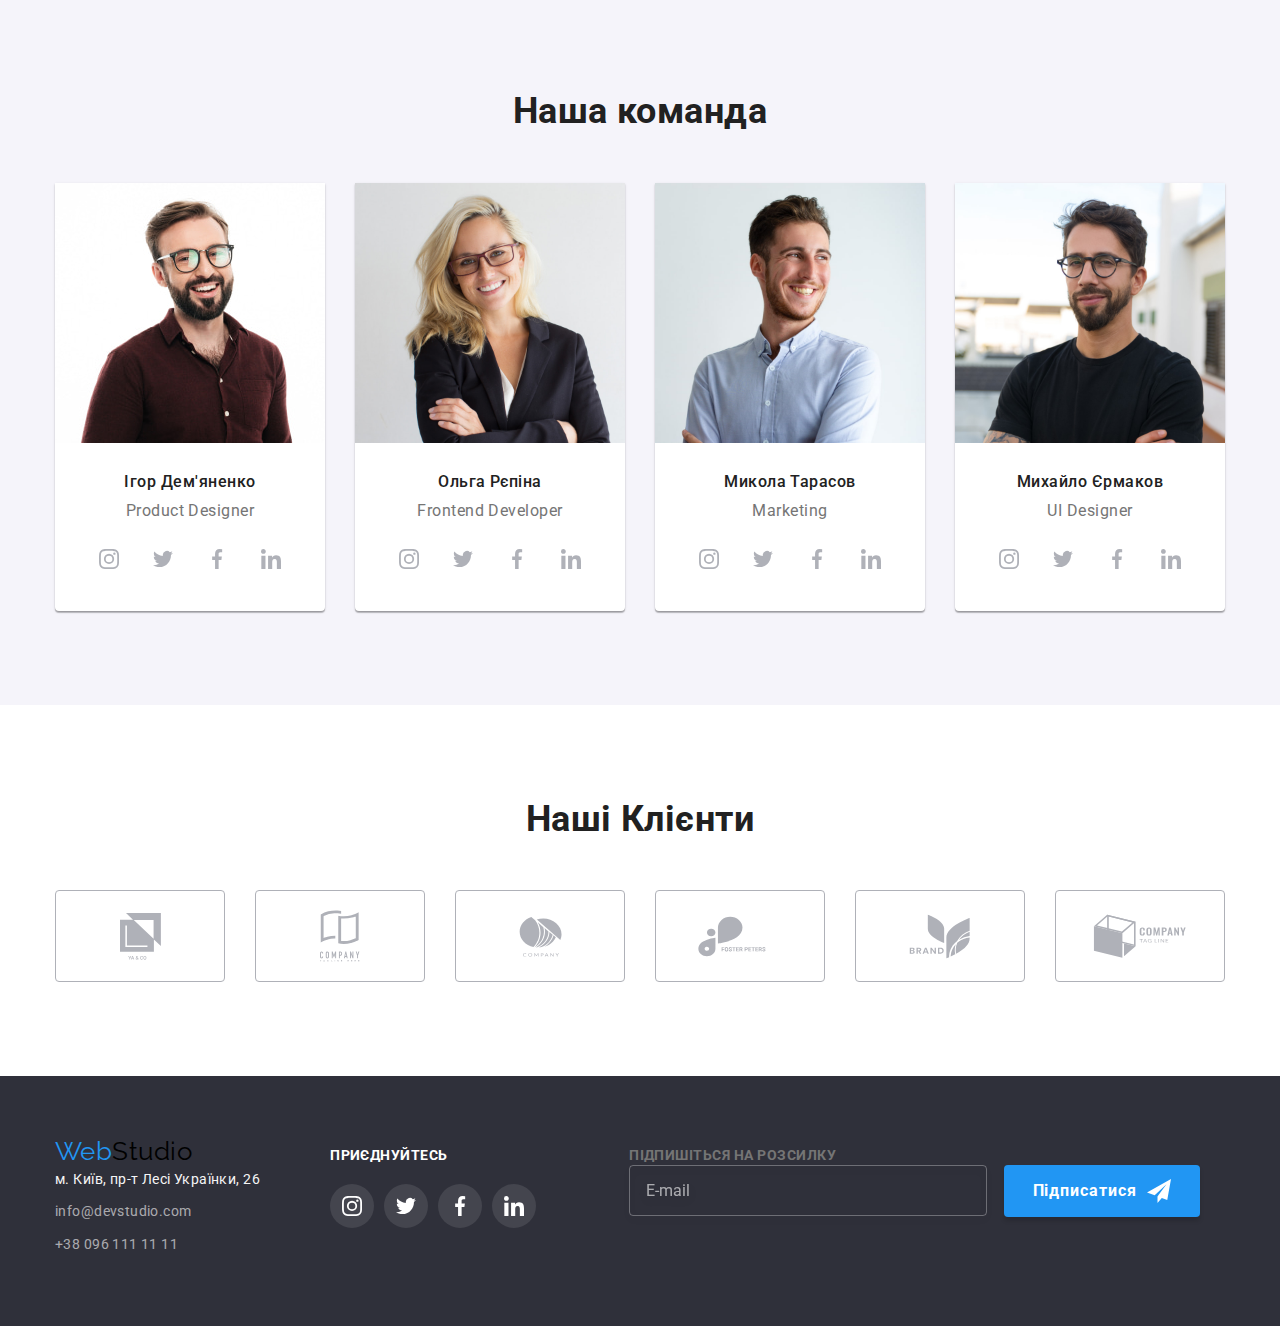
==== commit 9b83a93c: "Виконана форма у футері" ====
--- a/index.html
+++ b/index.html
@@ -636,59 +636,75 @@
 
         <!-- Соц мережі футера -->
         <div class="socials-box socials-box__setting">
-          <h2 class="socials-box__title">
+          <h2 class="socials-box__title socials-box__title-setting">
             Приєднуйтесь
           </h2>
 
           <ul class="socials-box__list">
-            <li class="socials-box__item">
+            <li class="socials-box__item socials-box__item-setting">
               <a 
                 class="socials-box__link" 
                 href="" 
                 target="_blank"
                 rel="noreferrer nofollow noopener">
 
-                  <svg>
-                    <use></use>
+                  <svg class="socials-box__icon">
+                    <use
+                      href="./images/icons.svg#icon-instagram"
+                      width="20"
+                      height="20"
+                    ></use>
                   </svg>
               </a>
             </li>
 
-            <li class="socials-box__item">
+            <li class="socials-box__item socials-box__item-setting">
               <a 
                 class="socials-box__link" 
                 href="" 
                 target="_blank"
                 rel="noreferrer nofollow noopener">
 
-                  <svg>
-                    <use></use>
+                  <svg class="socials-box__icon">
+                    <use
+                      href="./images/icons.svg#icon-twitter"
+                      width="20"
+                      height="20"
+                    ></use>
                   </svg>
               </a>
             </li>
 
-            <li class="socials-box__item">
+            <li class="socials-box__item socials-box__item-setting">
               <a 
                 class="socials-box__link" 
                 href="" 
                 target="_blank"
                 rel="noreferrer nofollow noopener">
 
-                  <svg>
-                    <use></use>
+                  <svg class="socials-box__icon">
+                    <use
+                      href="./images/icons.svg#icon-facebook"
+                      width="20"
+                      height="20"
+                    ></use>
                   </svg>
               </a>
             </li>
 
-            <li class="socials-box__item">
+            <li class="socials-box__item socials-box__item-setting">
               <a 
                 class="socials-box__link" 
                 href="" 
                 target="_blank"
                 rel="noreferrer nofollow noopener">
 
-                  <svg>
-                    <use></use>
+                  <svg class="socials-box__icon">
+                    <use
+                      href="./images/icons.svg#icon-linkedin"
+                      width="20"
+                      height="20"
+                    ></use>
                   </svg>
               </a>
             </li>
@@ -696,19 +712,16 @@
         </div>
 
         <!-- Форма розсилки -->
-        <div class="mailing-list">
-          <b class="mailing-list__title">Підпишіться на розсилку</b>
+        <div class="mailing-list mailing-list__setting">
+          <b class="mailing-list__title mailing-list__title-setting">Підпишіться на розсилку</b>
           
           <form class="mailing-list__form">
             <input class="mailing-list__input" type="email" name="email" placeholder="E-mail">
 
             <button class="mailing-list__btn">
-              <span class="mailing-list__btn-text">
                 Підписатися
-              </span>
-
-              <svg class="mailing-list__btn-icon">
-                <use></use>
+              <svg class="mailing-list__btn-icon" width="24" height="24">
+                <use href="./images/icons.svg#icon-footer-iconsend"></use>
               </svg>
 
             </button>
--- a/css/main.min.css
+++ b/css/main.min.css
@@ -1 +1 @@
-/*! modern-normalize v1.1.0 | MIT License | https://github.com/sindresorhus/modern-normalize */*,::before,::after{-webkit-box-sizing:border-box;box-sizing:border-box}html{line-height:1.15;-webkit-text-size-adjust:100%;-moz-tab-size:4;-o-tab-size:4;tab-size:4}body{margin:0;font-family:system-ui,-apple-system,"Segoe UI",Roboto,Helvetica,Arial,sans-serif,"Apple Color Emoji","Segoe UI Emoji"}hr{height:0;color:inherit}abbr[title]{-webkit-text-decoration:underline dotted;text-decoration:underline dotted}b,strong{font-weight:bolder}code,kbd,samp,pre{font-family:ui-monospace,SFMono-Regular,Consolas,"Liberation Mono",Menlo,monospace;font-size:1em}small{font-size:80%}sub,sup{font-size:75%;line-height:0;position:relative;vertical-align:baseline}sub{bottom:-0.25em}sup{top:-0.5em}table{text-indent:0;border-color:inherit}button,input,optgroup,select,textarea{font-family:inherit;font-size:100%;line-height:1.15;margin:0}button,select{text-transform:none}button,[type=button],[type=reset],[type=submit]{-webkit-appearance:button}::-moz-focus-inner{border-style:none;padding:0}:-moz-focusring{outline:1px dotted ButtonText}:-moz-ui-invalid{box-shadow:none}legend{padding:0}progress{vertical-align:baseline}::-webkit-inner-spin-button,::-webkit-outer-spin-button{height:auto}[type=search]{-webkit-appearance:textfield;outline-offset:-2px}::-webkit-search-decoration{-webkit-appearance:none}::-webkit-file-upload-button{-webkit-appearance:button;font:inherit}summary{display:list-item}body{font-family:"Roboto",sans-serif;letter-spacing:.03em;background-color:#fff;color:#757575}.section{padding-top:94px;padding-bottom:94px;background-color:#fff}.section:nth-last-child(3){padding-top:0}.section:nth-last-child(2){background-color:#f5f4fa}.section__title{color:#212121;font-weight:700;font-size:36px;line-height:1.16;text-align:center}.section_title-setting{margin-bottom:50px}.container{width:1200px;margin-left:auto;margin-right:auto;padding-left:15px;padding-right:15px}.visually-hidden{position:absolute;width:1px;height:1px;margin:-1px;border:0;padding:0;white-space:nowrap;-webkit-clip-path:inset(100%);clip-path:inset(100%);clip:rect(0 0 0 0);overflow:hidden}img{display:block}h1,h2,h3,h4,h5,h6,p{margin:0;padding:0}ul{margin:0;padding:0;list-style:none}.page-header{border-bottom:1px solid #ececec;background-color:#fff}.page-header__container{display:-webkit-box;display:-ms-flexbox;display:flex;-webkit-box-align:center;-ms-flex-align:center;align-items:center}.logo{color:#2196f3;font-family:"Raleway",sans-serif;font-size:26px;line-height:1.2;text-decoration:none}.logo__color-text{color:#000}.site-nav{margin-left:93px}.site-nav__list{display:-webkit-box;display:-ms-flexbox;display:flex}.site-nav__item:not(:last-child){margin-right:50px}.site-nav__link{display:block;padding-top:32px;padding-bottom:31px;position:relative;color:#212121;font-weight:500;font-size:14px;line-height:1.14;letter-spacing:.02em;text-decoration:none;-webkit-transition-property:color;transition-property:color;-webkit-transition-duration:250ms;transition-duration:250ms;-webkit-transition-timing-function:cubic-bezier(0.4, 0, 0.2, 1);transition-timing-function:cubic-bezier(0.4, 0, 0.2, 1)}.site-nav__link--focused:hover,.site-nav__link--focused:focus{color:#2196f3}.site-nav__link--current{color:#2196f3}.site-nav__link--current::after{content:"";position:absolute;bottom:0;left:0;width:100%;height:4px;border-radius:2px;background-color:#2196f3;-webkit-transform:translateY(1px);transform:translateY(1px)}.info-list{display:-webkit-box;display:-ms-flexbox;display:flex}.info-list__box{margin-left:auto}.info-list__item{display:block;margin-right:50px}.info-list__item:last-child{margin-right:0}.info-list__link{display:-webkit-box;display:-ms-flexbox;display:flex;-webkit-box-align:center;-ms-flex-align:center;align-items:center;padding-top:32px;padding-bottom:31px;color:#757575;font-weight:500;font-size:14px;line-height:1.14;letter-spacing:.02em;text-decoration:none;-webkit-transition-property:color;transition-property:color;-webkit-transition-duration:250ms;transition-duration:250ms;-webkit-transition-timing-function:cubic-bezier(0.4, 0, 0.2, 1);transition-timing-function:cubic-bezier(0.4, 0, 0.2, 1)}.info-list__link--focused:hover,.info-list__link--focused:focus{color:#2196f3}.info-list__icon{margin-right:10px;fill:currentColor}.service__background-image{max-width:1600px;background-image:-webkit-gradient(linear, left top, left bottom, from(rgba(47, 48, 58, 0.4)), to(rgba(47, 48, 58, 0.4))),url(../../../images/servicebgimg.jpg);background-image:linear-gradient(rgba(47, 48, 58, 0.4), rgba(47, 48, 58, 0.4)),url(../../../images/servicebgimg.jpg);background-color:#c4c4c4;background-position:center;background-size:cover}.page-main__background-img{margin-left:auto;margin-right:auto}.service__container{padding-top:200px;padding-bottom:200px;width:696px;margin:0 auto;text-align:center}.service__title{font-weight:900;color:#fff;font-size:44px;line-height:1.36;letter-spacing:.06em;text-transform:uppercase}.service__title-setting{margin-bottom:30px}.service__btn{min-width:216px;padding:10px 32px;-webkit-box-shadow:0px 4px 4px rgba(0,0,0,.15);box-shadow:0px 4px 4px rgba(0,0,0,.15);font-family:inherit;font-weight:700;font-size:16px;line-height:1.87;letter-spacing:.06em;border-radius:4px;text-align:center;color:#fff;background-color:#2196f3;border:1px solid rgba(0,0,0,0);cursor:pointer;-webkit-transition-property:background-color;transition-property:background-color;-webkit-transition-duration:250ms;transition-duration:250ms;-webkit-transition-timing-function:cubic-bezier(0.4, 0, 0.2, 1);transition-timing-function:cubic-bezier(0.4, 0, 0.2, 1)}.service__btn--focused:hover,.service__btn--focused:focus{background-color:#188ce8}.features{display:-webkit-box;display:-ms-flexbox;display:flex;-ms-flex-wrap:wrap;flex-wrap:wrap}.features__item{width:270px}.features__item-setting{margin-right:30px}.features__item-setting:nth-last-child(1){margin-right:0}.features__box{display:-webkit-box;display:-ms-flexbox;display:flex;-webkit-box-pack:center;-ms-flex-pack:center;justify-content:center;-webkit-box-align:center;-ms-flex-align:center;align-items:center;height:120px;background-color:#f5f4fa}.features__box-setting{margin-bottom:30px}.features__title{color:#212121;font-weight:700;font-size:14px;line-height:1.14;text-transform:uppercase}.features__title-setting{margin-bottom:10px}.features__text{color:#757575;font-size:14px;line-height:1.71}.work-list{display:-webkit-box;display:-ms-flexbox;display:flex;-ms-flex-wrap:wrap;flex-wrap:wrap}.work-list__item{width:370px}.work-list__item-setting{margin-right:30px}.work-list__item-setting:last-child{margin-right:0}.work-list__box{position:relative}.work-list__inner-box{position:absolute;width:100%;bottom:0;left:50%;-webkit-transform:translate(-50%, 0%);transform:translate(-50%, 0%);text-align:center;background-color:rgba(47,48,58,.8)}.work-list__inner-text{padding-bottom:27px;padding-top:27px;font-size:14px;line-height:1.14;font-weight:700;color:#fff;text-transform:uppercase}.team-list{display:-webkit-box;display:-ms-flexbox;display:flex;-ms-flex-wrap:wrap;flex-wrap:wrap}.team-list__item{width:270px;-webkit-box-shadow:0px 1px 3px rgba(0,0,0,.12),0px 1px 1px rgba(0,0,0,.14),0px 2px 1px rgba(0,0,0,.2);box-shadow:0px 1px 3px rgba(0,0,0,.12),0px 1px 1px rgba(0,0,0,.14),0px 2px 1px rgba(0,0,0,.2);background-color:#fff;border-radius:0px 0px 4px 4px}.team-list__item-setting{margin-right:30px}.team-list__item-setting:last-child{margin-right:0}.team-list__box{padding-top:30px;padding-bottom:30px}.team-list__name{margin-bottom:10px;color:#212121;font-weight:500;font-size:16px;line-height:1.18;text-align:center}.team-list__position{margin-bottom:16px;color:#757575;font-size:16px;line-height:1.18;text-align:center}.team-list__socials{display:-webkit-box;display:-ms-flexbox;display:flex;padding-left:32px;padding-right:32px}.team-list__item-socials{margin-left:10px}.team-list__item-socials:nth-child(1){margin-left:0}.team-list__link{display:-webkit-box;display:-ms-flexbox;display:flex;-webkit-box-pack:center;-ms-flex-pack:center;justify-content:center;-webkit-box-align:center;-ms-flex-align:center;align-items:center;width:44px;height:44px;border-radius:50%;-webkit-transition-property:background-color;transition-property:background-color;-webkit-transition-duration:250ms;transition-duration:250ms;-webkit-transition-timing-function:cubic-bezier(0.4, 0, 0.2, 1);transition-timing-function:cubic-bezier(0.4, 0, 0.2, 1)}.team-list__link--focused:hover,.team-list__link--focused:focus{background-color:#2196f3}.team-list__icon{fill:#afb1b8;width:20px;height:20px;-webkit-transition-property:fill;transition-property:fill;-webkit-transition-duration:250ms;transition-duration:250ms;-webkit-transition-timing-function:cubic-bezier(0.4, 0, 0.2, 1);transition-timing-function:cubic-bezier(0.4, 0, 0.2, 1)}.team-list__link:hover .team-list__icon,.team-list__link:focus .team-list__icon{fill:#fff}.clients-list{display:-webkit-box;display:-ms-flexbox;display:flex}.clients-list__item-setting{margin-right:30px}.clients-list__item-setting:nth-child(6){margin-right:0}.clients-list__link{display:-webkit-box;display:-ms-flexbox;display:flex;-webkit-box-pack:center;-ms-flex-pack:center;justify-content:center;-webkit-box-align:center;-ms-flex-align:center;align-items:center;width:170px;height:92px;border-radius:4px;border:1px solid #afb1b8;fill:#afb1b8;-webkit-transition-property:border,fill;transition-property:border,fill;-webkit-transition-duration:250ms;transition-duration:250ms;-webkit-transition-timing-function:cubic-bezier(0.4, 0, 0.2, 1);transition-timing-function:cubic-bezier(0.4, 0, 0.2, 1)}.clients-list__link:hover,.clients-list__link:focus{outline:rgba(0,0,0,0);fill:#2196f3;border-color:#2196f3}.page-footer{background-color:#2f303a;padding-top:60px;padding-bottom:60px}.footer-container{display:-webkit-box;display:-ms-flexbox;display:flex;-webkit-box-align:baseline;-ms-flex-align:baseline;align-items:baseline}.address__item-setting{margin-bottom:9px}.address__link{font-size:14px;font-style:normal;font-weight:400;line-height:1.71;letter-spacing:.03em;color:rgba(255,255,255,.6);text-decoration:none;-webkit-transition-property:color;transition-property:color;-webkit-transition-duration:250ms;transition-duration:250ms;-webkit-transition-timing-function:cubic-bezier(0.4, 0, 0.2, 1);transition-timing-function:cubic-bezier(0.4, 0, 0.2, 1)}.address__link:hover,.address__link:focus{color:#2196f3}.address__link-map{color:#f5f5f5}/*# sourceMappingURL=main.min.css.map */+/*! modern-normalize v1.1.0 | MIT License | https://github.com/sindresorhus/modern-normalize */*,::before,::after{-webkit-box-sizing:border-box;box-sizing:border-box}html{line-height:1.15;-webkit-text-size-adjust:100%;-moz-tab-size:4;-o-tab-size:4;tab-size:4}body{margin:0;font-family:system-ui,-apple-system,"Segoe UI",Roboto,Helvetica,Arial,sans-serif,"Apple Color Emoji","Segoe UI Emoji"}hr{height:0;color:inherit}abbr[title]{-webkit-text-decoration:underline dotted;text-decoration:underline dotted}b,strong{font-weight:bolder}code,kbd,samp,pre{font-family:ui-monospace,SFMono-Regular,Consolas,"Liberation Mono",Menlo,monospace;font-size:1em}small{font-size:80%}sub,sup{font-size:75%;line-height:0;position:relative;vertical-align:baseline}sub{bottom:-0.25em}sup{top:-0.5em}table{text-indent:0;border-color:inherit}button,input,optgroup,select,textarea{font-family:inherit;font-size:100%;line-height:1.15;margin:0}button,select{text-transform:none}button,[type=button],[type=reset],[type=submit]{-webkit-appearance:button}::-moz-focus-inner{border-style:none;padding:0}:-moz-focusring{outline:1px dotted ButtonText}:-moz-ui-invalid{box-shadow:none}legend{padding:0}progress{vertical-align:baseline}::-webkit-inner-spin-button,::-webkit-outer-spin-button{height:auto}[type=search]{-webkit-appearance:textfield;outline-offset:-2px}::-webkit-search-decoration{-webkit-appearance:none}::-webkit-file-upload-button{-webkit-appearance:button;font:inherit}summary{display:list-item}body{font-family:"Roboto",sans-serif;letter-spacing:.03em;background-color:#fff;color:#757575}.section{padding-top:94px;padding-bottom:94px;background-color:#fff}.section:nth-last-child(3){padding-top:0}.section:nth-last-child(2){background-color:#f5f4fa}.section__title{color:#212121;font-weight:700;font-size:36px;line-height:1.16;text-align:center}.section_title-setting{margin-bottom:50px}.container{width:1200px;margin-left:auto;margin-right:auto;padding-left:15px;padding-right:15px}.visually-hidden{position:absolute;width:1px;height:1px;margin:-1px;border:0;padding:0;white-space:nowrap;-webkit-clip-path:inset(100%);clip-path:inset(100%);clip:rect(0 0 0 0);overflow:hidden}img{display:block}h1,h2,h3,h4,h5,h6,p{margin:0;padding:0}ul{margin:0;padding:0;list-style:none}.page-header{border-bottom:1px solid #ececec;background-color:#fff}.page-header__container{display:-webkit-box;display:-ms-flexbox;display:flex;-webkit-box-align:center;-ms-flex-align:center;align-items:center}.logo{color:#2196f3;font-family:"Raleway",sans-serif;font-size:26px;line-height:1.2;text-decoration:none}.logo__color-text{color:#000}.site-nav{margin-left:93px}.site-nav__list{display:-webkit-box;display:-ms-flexbox;display:flex}.site-nav__item:not(:last-child){margin-right:50px}.site-nav__link{display:block;padding-top:32px;padding-bottom:31px;position:relative;color:#212121;font-weight:500;font-size:14px;line-height:1.14;letter-spacing:.02em;text-decoration:none;-webkit-transition-property:color;transition-property:color;-webkit-transition-duration:250ms;transition-duration:250ms;-webkit-transition-timing-function:cubic-bezier(0.4, 0, 0.2, 1);transition-timing-function:cubic-bezier(0.4, 0, 0.2, 1)}.site-nav__link--focused:hover,.site-nav__link--focused:focus{color:#2196f3}.site-nav__link--current{color:#2196f3}.site-nav__link--current::after{content:"";position:absolute;bottom:0;left:0;width:100%;height:4px;border-radius:2px;background-color:#2196f3;-webkit-transform:translateY(1px);transform:translateY(1px)}.info-list{display:-webkit-box;display:-ms-flexbox;display:flex}.info-list__box{margin-left:auto}.info-list__item{display:block;margin-right:50px}.info-list__item:last-child{margin-right:0}.info-list__link{display:-webkit-box;display:-ms-flexbox;display:flex;-webkit-box-align:center;-ms-flex-align:center;align-items:center;padding-top:32px;padding-bottom:31px;color:#757575;font-weight:500;font-size:14px;line-height:1.14;letter-spacing:.02em;text-decoration:none;-webkit-transition-property:color;transition-property:color;-webkit-transition-duration:250ms;transition-duration:250ms;-webkit-transition-timing-function:cubic-bezier(0.4, 0, 0.2, 1);transition-timing-function:cubic-bezier(0.4, 0, 0.2, 1)}.info-list__link--focused:hover,.info-list__link--focused:focus{color:#2196f3}.info-list__icon{margin-right:10px;fill:currentColor}.service__background-image{max-width:1600px;background-image:-webkit-gradient(linear, left top, left bottom, from(rgba(47, 48, 58, 0.4)), to(rgba(47, 48, 58, 0.4))),url(../../../images/servicebgimg.jpg);background-image:linear-gradient(rgba(47, 48, 58, 0.4), rgba(47, 48, 58, 0.4)),url(../../../images/servicebgimg.jpg);background-color:#c4c4c4;background-position:center;background-size:cover}.page-main__background-img{margin-left:auto;margin-right:auto}.service__container{padding-top:200px;padding-bottom:200px;width:696px;margin:0 auto;text-align:center}.service__title{font-weight:900;color:#fff;font-size:44px;line-height:1.36;letter-spacing:.06em;text-transform:uppercase}.service__title-setting{margin-bottom:30px}.service__btn{min-width:216px;padding:10px 32px;-webkit-box-shadow:0px 4px 4px rgba(0,0,0,.15);box-shadow:0px 4px 4px rgba(0,0,0,.15);font-family:inherit;font-weight:700;font-size:16px;line-height:1.87;letter-spacing:.06em;border-radius:4px;text-align:center;color:#fff;background-color:#2196f3;border:1px solid rgba(0,0,0,0);cursor:pointer;-webkit-transition-property:background-color;transition-property:background-color;-webkit-transition-duration:250ms;transition-duration:250ms;-webkit-transition-timing-function:cubic-bezier(0.4, 0, 0.2, 1);transition-timing-function:cubic-bezier(0.4, 0, 0.2, 1)}.service__btn--focused:hover,.service__btn--focused:focus{background-color:#188ce8}.features{display:-webkit-box;display:-ms-flexbox;display:flex;-ms-flex-wrap:wrap;flex-wrap:wrap}.features__item{width:270px}.features__item-setting{margin-right:30px}.features__item-setting:nth-last-child(1){margin-right:0}.features__box{display:-webkit-box;display:-ms-flexbox;display:flex;-webkit-box-pack:center;-ms-flex-pack:center;justify-content:center;-webkit-box-align:center;-ms-flex-align:center;align-items:center;height:120px;background-color:#f5f4fa}.features__box-setting{margin-bottom:30px}.features__title{color:#212121;font-weight:700;font-size:14px;line-height:1.14;text-transform:uppercase}.features__title-setting{margin-bottom:10px}.features__text{color:#757575;font-size:14px;line-height:1.71}.work-list{display:-webkit-box;display:-ms-flexbox;display:flex;-ms-flex-wrap:wrap;flex-wrap:wrap}.work-list__item{width:370px}.work-list__item-setting{margin-right:30px}.work-list__item-setting:last-child{margin-right:0}.work-list__box{position:relative}.work-list__inner-box{position:absolute;width:100%;bottom:0;left:50%;-webkit-transform:translate(-50%, 0%);transform:translate(-50%, 0%);text-align:center;background-color:rgba(47,48,58,.8)}.work-list__inner-text{padding-bottom:27px;padding-top:27px;font-size:14px;line-height:1.14;font-weight:700;color:#fff;text-transform:uppercase}.team-list{display:-webkit-box;display:-ms-flexbox;display:flex;-ms-flex-wrap:wrap;flex-wrap:wrap}.team-list__item{width:270px;-webkit-box-shadow:0px 1px 3px rgba(0,0,0,.12),0px 1px 1px rgba(0,0,0,.14),0px 2px 1px rgba(0,0,0,.2);box-shadow:0px 1px 3px rgba(0,0,0,.12),0px 1px 1px rgba(0,0,0,.14),0px 2px 1px rgba(0,0,0,.2);background-color:#fff;border-radius:0px 0px 4px 4px}.team-list__item-setting{margin-right:30px}.team-list__item-setting:last-child{margin-right:0}.team-list__box{padding-top:30px;padding-bottom:30px}.team-list__name{margin-bottom:10px;color:#212121;font-weight:500;font-size:16px;line-height:1.18;text-align:center}.team-list__position{margin-bottom:16px;color:#757575;font-size:16px;line-height:1.18;text-align:center}.team-list__socials{display:-webkit-box;display:-ms-flexbox;display:flex;padding-left:32px;padding-right:32px}.team-list__item-socials{margin-left:10px}.team-list__item-socials:nth-child(1){margin-left:0}.team-list__link{display:-webkit-box;display:-ms-flexbox;display:flex;-webkit-box-pack:center;-ms-flex-pack:center;justify-content:center;-webkit-box-align:center;-ms-flex-align:center;align-items:center;width:44px;height:44px;border-radius:50%;-webkit-transition-property:background-color;transition-property:background-color;-webkit-transition-duration:250ms;transition-duration:250ms;-webkit-transition-timing-function:cubic-bezier(0.4, 0, 0.2, 1);transition-timing-function:cubic-bezier(0.4, 0, 0.2, 1)}.team-list__link--focused:hover,.team-list__link--focused:focus{background-color:#2196f3}.team-list__icon{fill:#afb1b8;width:20px;height:20px;-webkit-transition-property:fill;transition-property:fill;-webkit-transition-duration:250ms;transition-duration:250ms;-webkit-transition-timing-function:cubic-bezier(0.4, 0, 0.2, 1);transition-timing-function:cubic-bezier(0.4, 0, 0.2, 1)}.team-list__link:hover .team-list__icon,.team-list__link:focus .team-list__icon{fill:#fff}.clients-list{display:-webkit-box;display:-ms-flexbox;display:flex}.clients-list__item-setting{margin-right:30px}.clients-list__item-setting:nth-child(6){margin-right:0}.clients-list__link{display:-webkit-box;display:-ms-flexbox;display:flex;-webkit-box-pack:center;-ms-flex-pack:center;justify-content:center;-webkit-box-align:center;-ms-flex-align:center;align-items:center;width:170px;height:92px;border-radius:4px;border:1px solid #afb1b8;fill:#afb1b8;-webkit-transition-property:border,fill;transition-property:border,fill;-webkit-transition-duration:250ms;transition-duration:250ms;-webkit-transition-timing-function:cubic-bezier(0.4, 0, 0.2, 1);transition-timing-function:cubic-bezier(0.4, 0, 0.2, 1)}.clients-list__link:hover,.clients-list__link:focus{outline:rgba(0,0,0,0);fill:#2196f3;border-color:#2196f3}.page-footer{background-color:#2f303a;padding-top:60px;padding-bottom:60px}.footer-container{display:-webkit-box;display:-ms-flexbox;display:flex;-webkit-box-align:baseline;-ms-flex-align:baseline;align-items:baseline}.address__item-setting{margin-bottom:9px}.address__link{font-size:14px;font-style:normal;font-weight:400;line-height:1.71;letter-spacing:.03em;color:rgba(255,255,255,.6);text-decoration:none;-webkit-transition-property:color;transition-property:color;-webkit-transition-duration:250ms;transition-duration:250ms;-webkit-transition-timing-function:cubic-bezier(0.4, 0, 0.2, 1);transition-timing-function:cubic-bezier(0.4, 0, 0.2, 1)}.address__link:hover,.address__link:focus{color:#2196f3}.address__link-map{color:#f5f5f5}.socials-box__setting{margin-left:70px}.socials-box__title{color:#fff;font-size:14px;line-height:1.14;font-weight:700;text-transform:uppercase}.socials-box__title-setting{margin-bottom:20px}.socials-box__list{display:-webkit-box;display:-ms-flexbox;display:flex}.socials-box__item-setting{margin-left:10px}.socials-box__item-setting:nth-child(1){margin-left:0}.socials-box__link{display:-webkit-box;display:-ms-flexbox;display:flex;-webkit-box-pack:center;-ms-flex-pack:center;justify-content:center;-webkit-box-align:center;-ms-flex-align:center;align-items:center;width:44px;height:44px;background-color:rgba(255,255,255,.1);border-radius:50%;-webkit-transition-property:background-color;transition-property:background-color;-webkit-transition-duration:250ms;transition-duration:250ms;-webkit-transition-timing-function:cubic-bezier(0.4, 0, 0.2, 1);transition-timing-function:cubic-bezier(0.4, 0, 0.2, 1)}.socials-box__link:hover,.socials-box__link:focus{background-color:#2196f3}.socials-box__icon{fill:#fff;width:20px;height:20px}.mailing-list__setting{margin-left:93px}.mailing-list__title{font-weight:700;font-size:14px;line-height:1.15;color:var(--additional-text-color);text-transform:uppercase}.mailing-list__title-setting{margin-bottom:20px}.mailing-list__input{min-width:358px;padding-top:15px;padding-bottom:15px;padding-left:16px;font-size:16px;line-height:.8;color:#fff;background-color:rgba(0,0,0,0);border-radius:4px;border:1px solid rgba(255,255,255,.3);-webkit-filter:drop-shadow(0px 4px 4px rgba(0, 0, 0, 0.15));filter:drop-shadow(0px 4px 4px rgba(0, 0, 0, 0.15));outline:inherit}.mailing-list__input::-webkit-input-placeholder{font-weight:400;font-size:16px;line-height:1.25;color:rgba(255,255,255,.6)}.mailing-list__input::-moz-placeholder{font-weight:400;font-size:16px;line-height:1.25;color:rgba(255,255,255,.6)}.mailing-list__input:-ms-input-placeholder{font-weight:400;font-size:16px;line-height:1.25;color:rgba(255,255,255,.6)}.mailing-list__input::-ms-input-placeholder{font-weight:400;font-size:16px;line-height:1.25;color:rgba(255,255,255,.6)}.mailing-list__input::placeholder{font-weight:400;font-size:16px;line-height:1.25;color:rgba(255,255,255,.6)}.mailing-list__btn{display:-webkit-inline-box;display:-ms-inline-flexbox;display:inline-flex;-webkit-box-align:center;-ms-flex-align:center;align-items:center;margin-left:12px;padding:10px 28px;-webkit-box-shadow:0px 4px 4px rgba(0,0,0,.15);box-shadow:0px 4px 4px rgba(0,0,0,.15);font-family:inherit;font-weight:700;font-size:16px;line-height:1.87;letter-spacing:.06em;text-align:center;color:#fff;border-radius:4px;background-color:#2196f3;border:1px solid rgba(0,0,0,0);cursor:pointer}.mailing-list__btn-icon{margin-left:10px;fill:#fff}/*# sourceMappingURL=main.min.css.map */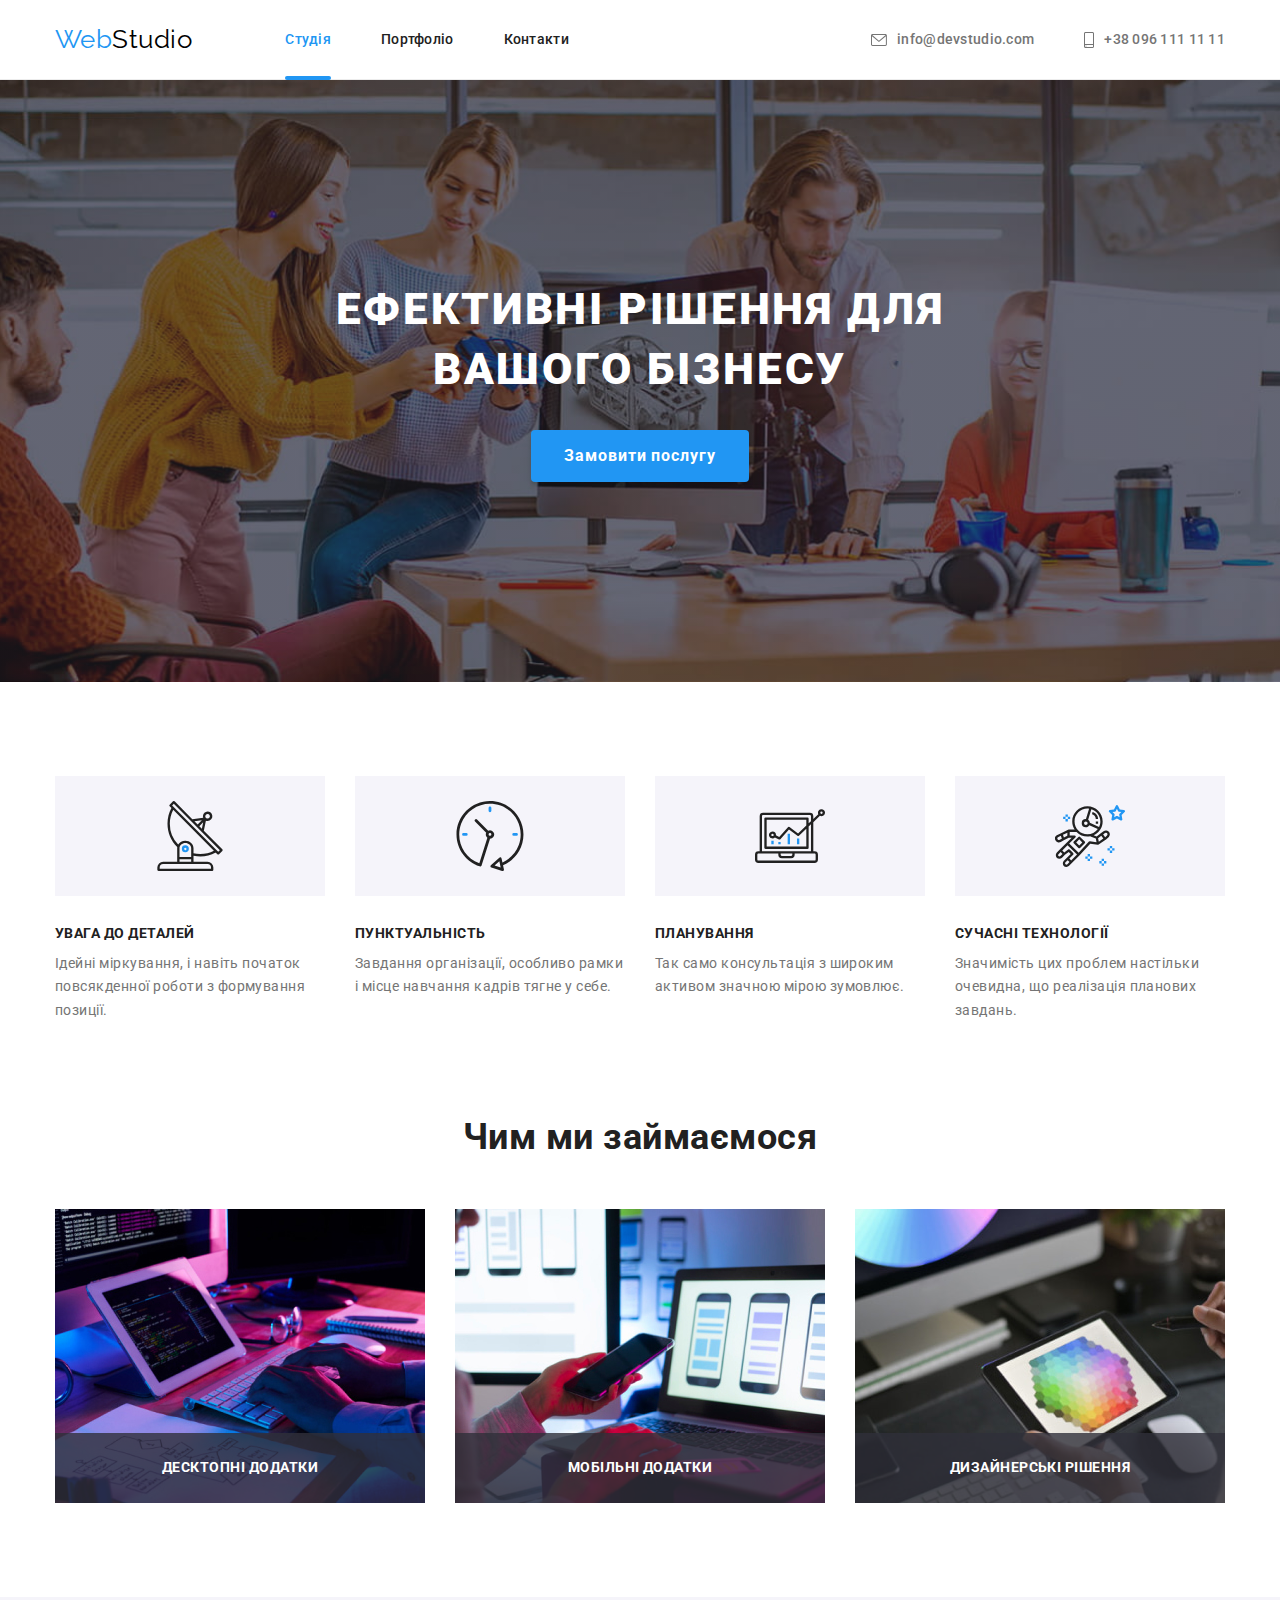
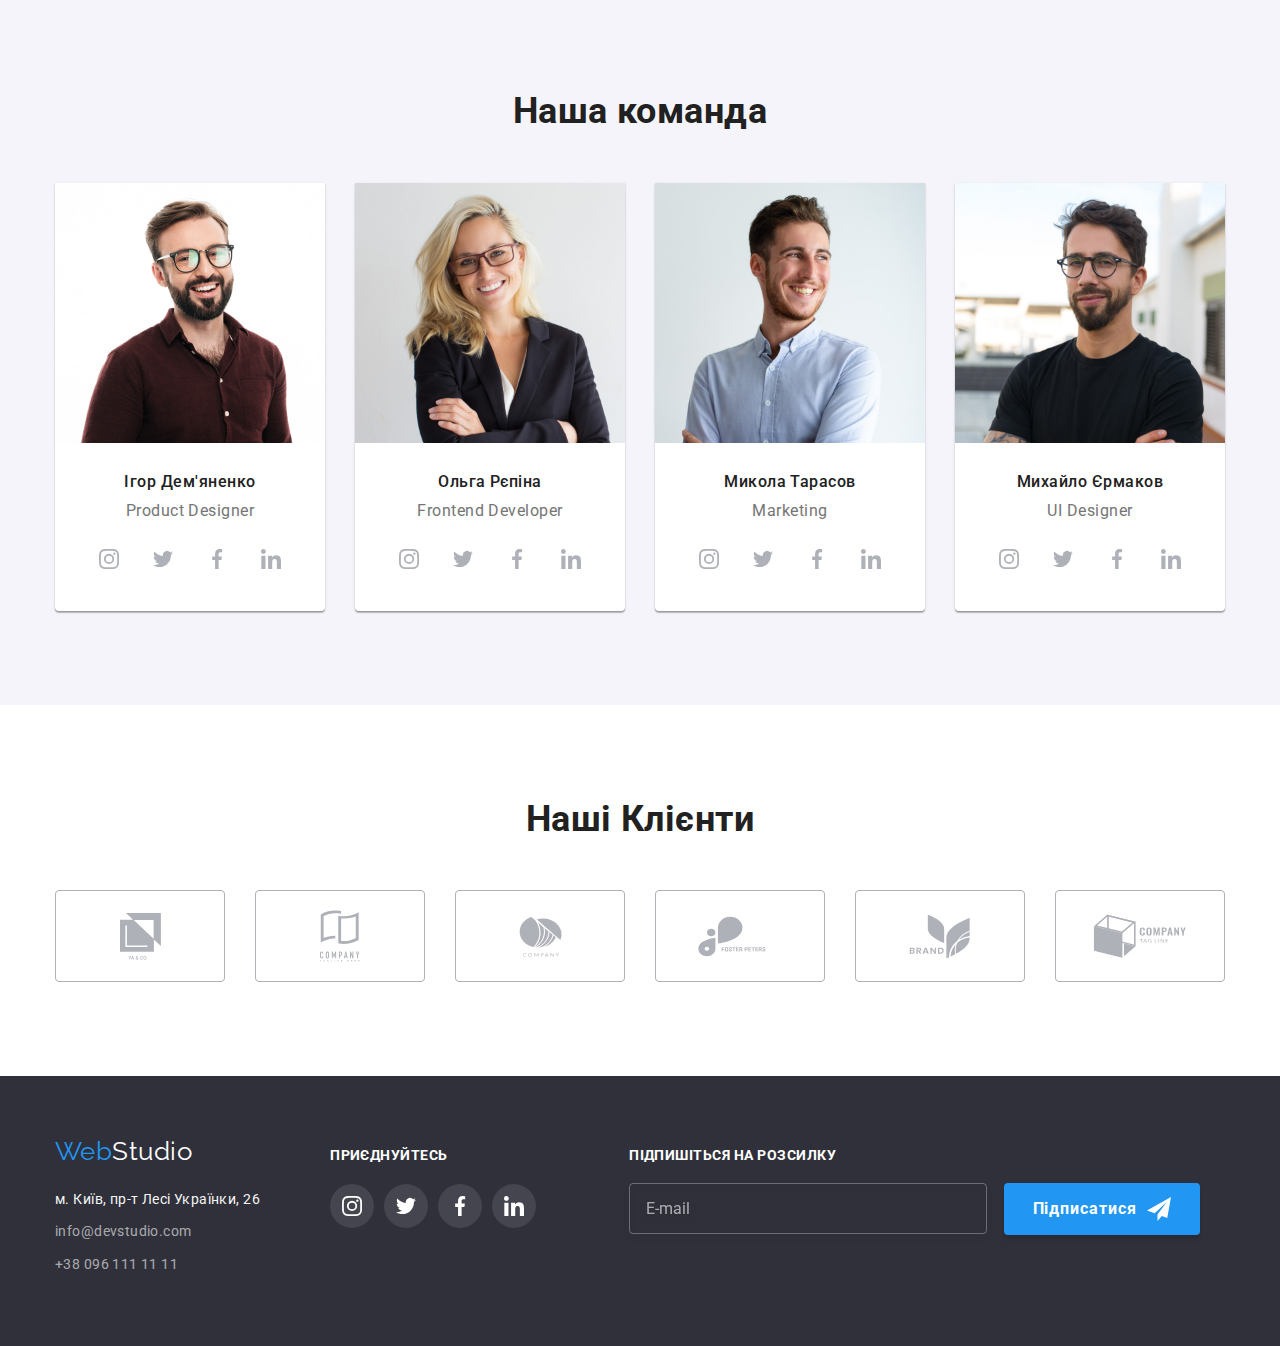
==== commit c2c88a26: "Виправлено Лого у футері" ====
--- a/index.html
+++ b/index.html
@@ -18,7 +18,7 @@
       <div class="container page-header__container">
         <!-- Лого сайту -->
         <a class="logo" href="">
-          Web<span class="logo__color-text">Studio</span>
+          Web<span class="logo__header-color">Studio</span>
         </a>
 
         <!-- Навігаційне меню сайту -->
@@ -592,8 +592,8 @@
         <div class="footer-address">
 
           <!-- Лого -->
-          <a class="logo" href="">
-            Web<span class="logo__color-text">Studio</span>
+          <a class="logo page-footer__logo" href="">
+            Web<span class="logo__footer-color">Studio</span>
           </a>
 
           <!-- Адреса -->
@@ -715,7 +715,7 @@
         <div class="mailing-list mailing-list__setting">
           <b class="mailing-list__title mailing-list__title-setting">Підпишіться на розсилку</b>
           
-          <form class="mailing-list__form">
+          <form class="mailing-list__form" autocomplete="off">
             <input class="mailing-list__input" type="email" name="email" placeholder="E-mail">
 
             <button class="mailing-list__btn">
--- a/css/main.min.css
+++ b/css/main.min.css
@@ -1 +1 @@
-/*! modern-normalize v1.1.0 | MIT License | https://github.com/sindresorhus/modern-normalize */*,::before,::after{-webkit-box-sizing:border-box;box-sizing:border-box}html{line-height:1.15;-webkit-text-size-adjust:100%;-moz-tab-size:4;-o-tab-size:4;tab-size:4}body{margin:0;font-family:system-ui,-apple-system,"Segoe UI",Roboto,Helvetica,Arial,sans-serif,"Apple Color Emoji","Segoe UI Emoji"}hr{height:0;color:inherit}abbr[title]{-webkit-text-decoration:underline dotted;text-decoration:underline dotted}b,strong{font-weight:bolder}code,kbd,samp,pre{font-family:ui-monospace,SFMono-Regular,Consolas,"Liberation Mono",Menlo,monospace;font-size:1em}small{font-size:80%}sub,sup{font-size:75%;line-height:0;position:relative;vertical-align:baseline}sub{bottom:-0.25em}sup{top:-0.5em}table{text-indent:0;border-color:inherit}button,input,optgroup,select,textarea{font-family:inherit;font-size:100%;line-height:1.15;margin:0}button,select{text-transform:none}button,[type=button],[type=reset],[type=submit]{-webkit-appearance:button}::-moz-focus-inner{border-style:none;padding:0}:-moz-focusring{outline:1px dotted ButtonText}:-moz-ui-invalid{box-shadow:none}legend{padding:0}progress{vertical-align:baseline}::-webkit-inner-spin-button,::-webkit-outer-spin-button{height:auto}[type=search]{-webkit-appearance:textfield;outline-offset:-2px}::-webkit-search-decoration{-webkit-appearance:none}::-webkit-file-upload-button{-webkit-appearance:button;font:inherit}summary{display:list-item}body{font-family:"Roboto",sans-serif;letter-spacing:.03em;background-color:#fff;color:#757575}.section{padding-top:94px;padding-bottom:94px;background-color:#fff}.section:nth-last-child(3){padding-top:0}.section:nth-last-child(2){background-color:#f5f4fa}.section__title{color:#212121;font-weight:700;font-size:36px;line-height:1.16;text-align:center}.section_title-setting{margin-bottom:50px}.container{width:1200px;margin-left:auto;margin-right:auto;padding-left:15px;padding-right:15px}.visually-hidden{position:absolute;width:1px;height:1px;margin:-1px;border:0;padding:0;white-space:nowrap;-webkit-clip-path:inset(100%);clip-path:inset(100%);clip:rect(0 0 0 0);overflow:hidden}img{display:block}h1,h2,h3,h4,h5,h6,p{margin:0;padding:0}ul{margin:0;padding:0;list-style:none}.page-header{border-bottom:1px solid #ececec;background-color:#fff}.page-header__container{display:-webkit-box;display:-ms-flexbox;display:flex;-webkit-box-align:center;-ms-flex-align:center;align-items:center}.logo{color:#2196f3;font-family:"Raleway",sans-serif;font-size:26px;line-height:1.2;text-decoration:none}.logo__color-text{color:#000}.site-nav{margin-left:93px}.site-nav__list{display:-webkit-box;display:-ms-flexbox;display:flex}.site-nav__item:not(:last-child){margin-right:50px}.site-nav__link{display:block;padding-top:32px;padding-bottom:31px;position:relative;color:#212121;font-weight:500;font-size:14px;line-height:1.14;letter-spacing:.02em;text-decoration:none;-webkit-transition-property:color;transition-property:color;-webkit-transition-duration:250ms;transition-duration:250ms;-webkit-transition-timing-function:cubic-bezier(0.4, 0, 0.2, 1);transition-timing-function:cubic-bezier(0.4, 0, 0.2, 1)}.site-nav__link--focused:hover,.site-nav__link--focused:focus{color:#2196f3}.site-nav__link--current{color:#2196f3}.site-nav__link--current::after{content:"";position:absolute;bottom:0;left:0;width:100%;height:4px;border-radius:2px;background-color:#2196f3;-webkit-transform:translateY(1px);transform:translateY(1px)}.info-list{display:-webkit-box;display:-ms-flexbox;display:flex}.info-list__box{margin-left:auto}.info-list__item{display:block;margin-right:50px}.info-list__item:last-child{margin-right:0}.info-list__link{display:-webkit-box;display:-ms-flexbox;display:flex;-webkit-box-align:center;-ms-flex-align:center;align-items:center;padding-top:32px;padding-bottom:31px;color:#757575;font-weight:500;font-size:14px;line-height:1.14;letter-spacing:.02em;text-decoration:none;-webkit-transition-property:color;transition-property:color;-webkit-transition-duration:250ms;transition-duration:250ms;-webkit-transition-timing-function:cubic-bezier(0.4, 0, 0.2, 1);transition-timing-function:cubic-bezier(0.4, 0, 0.2, 1)}.info-list__link--focused:hover,.info-list__link--focused:focus{color:#2196f3}.info-list__icon{margin-right:10px;fill:currentColor}.service__background-image{max-width:1600px;background-image:-webkit-gradient(linear, left top, left bottom, from(rgba(47, 48, 58, 0.4)), to(rgba(47, 48, 58, 0.4))),url(../../../images/servicebgimg.jpg);background-image:linear-gradient(rgba(47, 48, 58, 0.4), rgba(47, 48, 58, 0.4)),url(../../../images/servicebgimg.jpg);background-color:#c4c4c4;background-position:center;background-size:cover}.page-main__background-img{margin-left:auto;margin-right:auto}.service__container{padding-top:200px;padding-bottom:200px;width:696px;margin:0 auto;text-align:center}.service__title{font-weight:900;color:#fff;font-size:44px;line-height:1.36;letter-spacing:.06em;text-transform:uppercase}.service__title-setting{margin-bottom:30px}.service__btn{min-width:216px;padding:10px 32px;-webkit-box-shadow:0px 4px 4px rgba(0,0,0,.15);box-shadow:0px 4px 4px rgba(0,0,0,.15);font-family:inherit;font-weight:700;font-size:16px;line-height:1.87;letter-spacing:.06em;border-radius:4px;text-align:center;color:#fff;background-color:#2196f3;border:1px solid rgba(0,0,0,0);cursor:pointer;-webkit-transition-property:background-color;transition-property:background-color;-webkit-transition-duration:250ms;transition-duration:250ms;-webkit-transition-timing-function:cubic-bezier(0.4, 0, 0.2, 1);transition-timing-function:cubic-bezier(0.4, 0, 0.2, 1)}.service__btn--focused:hover,.service__btn--focused:focus{background-color:#188ce8}.features{display:-webkit-box;display:-ms-flexbox;display:flex;-ms-flex-wrap:wrap;flex-wrap:wrap}.features__item{width:270px}.features__item-setting{margin-right:30px}.features__item-setting:nth-last-child(1){margin-right:0}.features__box{display:-webkit-box;display:-ms-flexbox;display:flex;-webkit-box-pack:center;-ms-flex-pack:center;justify-content:center;-webkit-box-align:center;-ms-flex-align:center;align-items:center;height:120px;background-color:#f5f4fa}.features__box-setting{margin-bottom:30px}.features__title{color:#212121;font-weight:700;font-size:14px;line-height:1.14;text-transform:uppercase}.features__title-setting{margin-bottom:10px}.features__text{color:#757575;font-size:14px;line-height:1.71}.work-list{display:-webkit-box;display:-ms-flexbox;display:flex;-ms-flex-wrap:wrap;flex-wrap:wrap}.work-list__item{width:370px}.work-list__item-setting{margin-right:30px}.work-list__item-setting:last-child{margin-right:0}.work-list__box{position:relative}.work-list__inner-box{position:absolute;width:100%;bottom:0;left:50%;-webkit-transform:translate(-50%, 0%);transform:translate(-50%, 0%);text-align:center;background-color:rgba(47,48,58,.8)}.work-list__inner-text{padding-bottom:27px;padding-top:27px;font-size:14px;line-height:1.14;font-weight:700;color:#fff;text-transform:uppercase}.team-list{display:-webkit-box;display:-ms-flexbox;display:flex;-ms-flex-wrap:wrap;flex-wrap:wrap}.team-list__item{width:270px;-webkit-box-shadow:0px 1px 3px rgba(0,0,0,.12),0px 1px 1px rgba(0,0,0,.14),0px 2px 1px rgba(0,0,0,.2);box-shadow:0px 1px 3px rgba(0,0,0,.12),0px 1px 1px rgba(0,0,0,.14),0px 2px 1px rgba(0,0,0,.2);background-color:#fff;border-radius:0px 0px 4px 4px}.team-list__item-setting{margin-right:30px}.team-list__item-setting:last-child{margin-right:0}.team-list__box{padding-top:30px;padding-bottom:30px}.team-list__name{margin-bottom:10px;color:#212121;font-weight:500;font-size:16px;line-height:1.18;text-align:center}.team-list__position{margin-bottom:16px;color:#757575;font-size:16px;line-height:1.18;text-align:center}.team-list__socials{display:-webkit-box;display:-ms-flexbox;display:flex;padding-left:32px;padding-right:32px}.team-list__item-socials{margin-left:10px}.team-list__item-socials:nth-child(1){margin-left:0}.team-list__link{display:-webkit-box;display:-ms-flexbox;display:flex;-webkit-box-pack:center;-ms-flex-pack:center;justify-content:center;-webkit-box-align:center;-ms-flex-align:center;align-items:center;width:44px;height:44px;border-radius:50%;-webkit-transition-property:background-color;transition-property:background-color;-webkit-transition-duration:250ms;transition-duration:250ms;-webkit-transition-timing-function:cubic-bezier(0.4, 0, 0.2, 1);transition-timing-function:cubic-bezier(0.4, 0, 0.2, 1)}.team-list__link--focused:hover,.team-list__link--focused:focus{background-color:#2196f3}.team-list__icon{fill:#afb1b8;width:20px;height:20px;-webkit-transition-property:fill;transition-property:fill;-webkit-transition-duration:250ms;transition-duration:250ms;-webkit-transition-timing-function:cubic-bezier(0.4, 0, 0.2, 1);transition-timing-function:cubic-bezier(0.4, 0, 0.2, 1)}.team-list__link:hover .team-list__icon,.team-list__link:focus .team-list__icon{fill:#fff}.clients-list{display:-webkit-box;display:-ms-flexbox;display:flex}.clients-list__item-setting{margin-right:30px}.clients-list__item-setting:nth-child(6){margin-right:0}.clients-list__link{display:-webkit-box;display:-ms-flexbox;display:flex;-webkit-box-pack:center;-ms-flex-pack:center;justify-content:center;-webkit-box-align:center;-ms-flex-align:center;align-items:center;width:170px;height:92px;border-radius:4px;border:1px solid #afb1b8;fill:#afb1b8;-webkit-transition-property:border,fill;transition-property:border,fill;-webkit-transition-duration:250ms;transition-duration:250ms;-webkit-transition-timing-function:cubic-bezier(0.4, 0, 0.2, 1);transition-timing-function:cubic-bezier(0.4, 0, 0.2, 1)}.clients-list__link:hover,.clients-list__link:focus{outline:rgba(0,0,0,0);fill:#2196f3;border-color:#2196f3}.page-footer{background-color:#2f303a;padding-top:60px;padding-bottom:60px}.footer-container{display:-webkit-box;display:-ms-flexbox;display:flex;-webkit-box-align:baseline;-ms-flex-align:baseline;align-items:baseline}.address__item-setting{margin-bottom:9px}.address__link{font-size:14px;font-style:normal;font-weight:400;line-height:1.71;letter-spacing:.03em;color:rgba(255,255,255,.6);text-decoration:none;-webkit-transition-property:color;transition-property:color;-webkit-transition-duration:250ms;transition-duration:250ms;-webkit-transition-timing-function:cubic-bezier(0.4, 0, 0.2, 1);transition-timing-function:cubic-bezier(0.4, 0, 0.2, 1)}.address__link:hover,.address__link:focus{color:#2196f3}.address__link-map{color:#f5f5f5}.socials-box__setting{margin-left:70px}.socials-box__title{color:#fff;font-size:14px;line-height:1.14;font-weight:700;text-transform:uppercase}.socials-box__title-setting{margin-bottom:20px}.socials-box__list{display:-webkit-box;display:-ms-flexbox;display:flex}.socials-box__item-setting{margin-left:10px}.socials-box__item-setting:nth-child(1){margin-left:0}.socials-box__link{display:-webkit-box;display:-ms-flexbox;display:flex;-webkit-box-pack:center;-ms-flex-pack:center;justify-content:center;-webkit-box-align:center;-ms-flex-align:center;align-items:center;width:44px;height:44px;background-color:rgba(255,255,255,.1);border-radius:50%;-webkit-transition-property:background-color;transition-property:background-color;-webkit-transition-duration:250ms;transition-duration:250ms;-webkit-transition-timing-function:cubic-bezier(0.4, 0, 0.2, 1);transition-timing-function:cubic-bezier(0.4, 0, 0.2, 1)}.socials-box__link:hover,.socials-box__link:focus{background-color:#2196f3}.socials-box__icon{fill:#fff;width:20px;height:20px}.mailing-list__setting{margin-left:93px}.mailing-list__title{font-weight:700;font-size:14px;line-height:1.15;color:var(--additional-text-color);text-transform:uppercase}.mailing-list__title-setting{margin-bottom:20px}.mailing-list__input{min-width:358px;padding-top:15px;padding-bottom:15px;padding-left:16px;font-size:16px;line-height:.8;color:#fff;background-color:rgba(0,0,0,0);border-radius:4px;border:1px solid rgba(255,255,255,.3);-webkit-filter:drop-shadow(0px 4px 4px rgba(0, 0, 0, 0.15));filter:drop-shadow(0px 4px 4px rgba(0, 0, 0, 0.15));outline:inherit}.mailing-list__input::-webkit-input-placeholder{font-weight:400;font-size:16px;line-height:1.25;color:rgba(255,255,255,.6)}.mailing-list__input::-moz-placeholder{font-weight:400;font-size:16px;line-height:1.25;color:rgba(255,255,255,.6)}.mailing-list__input:-ms-input-placeholder{font-weight:400;font-size:16px;line-height:1.25;color:rgba(255,255,255,.6)}.mailing-list__input::-ms-input-placeholder{font-weight:400;font-size:16px;line-height:1.25;color:rgba(255,255,255,.6)}.mailing-list__input::placeholder{font-weight:400;font-size:16px;line-height:1.25;color:rgba(255,255,255,.6)}.mailing-list__btn{display:-webkit-inline-box;display:-ms-inline-flexbox;display:inline-flex;-webkit-box-align:center;-ms-flex-align:center;align-items:center;margin-left:12px;padding:10px 28px;-webkit-box-shadow:0px 4px 4px rgba(0,0,0,.15);box-shadow:0px 4px 4px rgba(0,0,0,.15);font-family:inherit;font-weight:700;font-size:16px;line-height:1.87;letter-spacing:.06em;text-align:center;color:#fff;border-radius:4px;background-color:#2196f3;border:1px solid rgba(0,0,0,0);cursor:pointer}.mailing-list__btn-icon{margin-left:10px;fill:#fff}/*# sourceMappingURL=main.min.css.map */+/*! modern-normalize v1.1.0 | MIT License | https://github.com/sindresorhus/modern-normalize */*,::before,::after{-webkit-box-sizing:border-box;box-sizing:border-box}html{line-height:1.15;-webkit-text-size-adjust:100%;-moz-tab-size:4;-o-tab-size:4;tab-size:4}body{margin:0;font-family:system-ui,-apple-system,"Segoe UI",Roboto,Helvetica,Arial,sans-serif,"Apple Color Emoji","Segoe UI Emoji"}hr{height:0;color:inherit}abbr[title]{-webkit-text-decoration:underline dotted;text-decoration:underline dotted}b,strong{font-weight:bolder}code,kbd,samp,pre{font-family:ui-monospace,SFMono-Regular,Consolas,"Liberation Mono",Menlo,monospace;font-size:1em}small{font-size:80%}sub,sup{font-size:75%;line-height:0;position:relative;vertical-align:baseline}sub{bottom:-0.25em}sup{top:-0.5em}table{text-indent:0;border-color:inherit}button,input,optgroup,select,textarea{font-family:inherit;font-size:100%;line-height:1.15;margin:0}button,select{text-transform:none}button,[type=button],[type=reset],[type=submit]{-webkit-appearance:button}::-moz-focus-inner{border-style:none;padding:0}:-moz-focusring{outline:1px dotted ButtonText}:-moz-ui-invalid{box-shadow:none}legend{padding:0}progress{vertical-align:baseline}::-webkit-inner-spin-button,::-webkit-outer-spin-button{height:auto}[type=search]{-webkit-appearance:textfield;outline-offset:-2px}::-webkit-search-decoration{-webkit-appearance:none}::-webkit-file-upload-button{-webkit-appearance:button;font:inherit}summary{display:list-item}body{font-family:"Roboto",sans-serif;letter-spacing:.03em;background-color:#fff;color:#757575}.section{padding-top:94px;padding-bottom:94px;background-color:#fff}.section:nth-last-child(3){padding-top:0}.section:nth-last-child(2){background-color:#f5f4fa}.section__title{color:#212121;font-weight:700;font-size:36px;line-height:1.16;text-align:center}.section_title-setting{margin-bottom:50px}.container{width:1200px;margin-left:auto;margin-right:auto;padding-left:15px;padding-right:15px}.visually-hidden{position:absolute;width:1px;height:1px;margin:-1px;border:0;padding:0;white-space:nowrap;-webkit-clip-path:inset(100%);clip-path:inset(100%);clip:rect(0 0 0 0);overflow:hidden}img{display:block}h1,h2,h3,h4,h5,h6,p{margin:0;padding:0}ul{margin:0;padding:0;list-style:none}.page-header{border-bottom:1px solid #ececec;background-color:#fff}.page-header__container{display:-webkit-box;display:-ms-flexbox;display:flex;-webkit-box-align:center;-ms-flex-align:center;align-items:center}.logo{color:#2196f3;font-family:"Raleway",sans-serif;font-size:26px;line-height:1.2;text-decoration:none}.logo__header-color{color:#000}.logo__footer-color{color:#fff}.page-footer__logo{display:inline-block;margin-bottom:20px}.site-nav{margin-left:93px}.site-nav__list{display:-webkit-box;display:-ms-flexbox;display:flex}.site-nav__item:not(:last-child){margin-right:50px}.site-nav__link{display:block;padding-top:32px;padding-bottom:31px;position:relative;color:#212121;font-weight:500;font-size:14px;line-height:1.14;letter-spacing:.02em;text-decoration:none;-webkit-transition-property:color;transition-property:color;-webkit-transition-duration:250ms;transition-duration:250ms;-webkit-transition-timing-function:cubic-bezier(0.4, 0, 0.2, 1);transition-timing-function:cubic-bezier(0.4, 0, 0.2, 1)}.site-nav__link--focused:hover,.site-nav__link--focused:focus{color:#2196f3}.site-nav__link--current{color:#2196f3}.site-nav__link--current::after{content:"";position:absolute;bottom:0;left:0;width:100%;height:4px;border-radius:2px;background-color:#2196f3;-webkit-transform:translateY(1px);transform:translateY(1px)}.info-list{display:-webkit-box;display:-ms-flexbox;display:flex}.info-list__box{margin-left:auto}.info-list__item{display:block;margin-right:50px}.info-list__item:last-child{margin-right:0}.info-list__link{display:-webkit-box;display:-ms-flexbox;display:flex;-webkit-box-align:center;-ms-flex-align:center;align-items:center;padding-top:32px;padding-bottom:31px;color:#757575;font-weight:500;font-size:14px;line-height:1.14;letter-spacing:.02em;text-decoration:none;-webkit-transition-property:color;transition-property:color;-webkit-transition-duration:250ms;transition-duration:250ms;-webkit-transition-timing-function:cubic-bezier(0.4, 0, 0.2, 1);transition-timing-function:cubic-bezier(0.4, 0, 0.2, 1)}.info-list__link--focused:hover,.info-list__link--focused:focus{color:#2196f3}.info-list__icon{margin-right:10px;fill:currentColor}.service__background-image{max-width:1600px;background-image:-webkit-gradient(linear, left top, left bottom, from(rgba(47, 48, 58, 0.4)), to(rgba(47, 48, 58, 0.4))),url(../../../images/servicebgimg.jpg);background-image:linear-gradient(rgba(47, 48, 58, 0.4), rgba(47, 48, 58, 0.4)),url(../../../images/servicebgimg.jpg);background-color:#c4c4c4;background-position:center;background-size:cover}.page-main__background-img{margin-left:auto;margin-right:auto}.service__container{padding-top:200px;padding-bottom:200px;width:696px;margin:0 auto;text-align:center}.service__title{font-weight:900;color:#fff;font-size:44px;line-height:1.36;letter-spacing:.06em;text-transform:uppercase}.service__title-setting{margin-bottom:30px}.service__btn{min-width:216px;padding:10px 32px;-webkit-box-shadow:0px 4px 4px rgba(0,0,0,.15);box-shadow:0px 4px 4px rgba(0,0,0,.15);font-family:inherit;font-weight:700;font-size:16px;line-height:1.87;letter-spacing:.06em;border-radius:4px;text-align:center;color:#fff;background-color:#2196f3;border:1px solid rgba(0,0,0,0);cursor:pointer;-webkit-transition-property:background-color;transition-property:background-color;-webkit-transition-duration:250ms;transition-duration:250ms;-webkit-transition-timing-function:cubic-bezier(0.4, 0, 0.2, 1);transition-timing-function:cubic-bezier(0.4, 0, 0.2, 1)}.service__btn--focused:hover,.service__btn--focused:focus{background-color:#188ce8}.features{display:-webkit-box;display:-ms-flexbox;display:flex;-ms-flex-wrap:wrap;flex-wrap:wrap}.features__item{width:270px}.features__item-setting{margin-right:30px}.features__item-setting:nth-last-child(1){margin-right:0}.features__box{display:-webkit-box;display:-ms-flexbox;display:flex;-webkit-box-pack:center;-ms-flex-pack:center;justify-content:center;-webkit-box-align:center;-ms-flex-align:center;align-items:center;height:120px;background-color:#f5f4fa}.features__box-setting{margin-bottom:30px}.features__title{color:#212121;font-weight:700;font-size:14px;line-height:1.14;text-transform:uppercase}.features__title-setting{margin-bottom:10px}.features__text{color:#757575;font-size:14px;line-height:1.71}.work-list{display:-webkit-box;display:-ms-flexbox;display:flex;-ms-flex-wrap:wrap;flex-wrap:wrap}.work-list__item{width:370px}.work-list__item-setting{margin-right:30px}.work-list__item-setting:last-child{margin-right:0}.work-list__box{position:relative}.work-list__inner-box{position:absolute;width:100%;bottom:0;left:50%;-webkit-transform:translate(-50%, 0%);transform:translate(-50%, 0%);text-align:center;background-color:rgba(47,48,58,.8)}.work-list__inner-text{padding-bottom:27px;padding-top:27px;font-size:14px;line-height:1.14;font-weight:700;color:#fff;text-transform:uppercase}.team-list{display:-webkit-box;display:-ms-flexbox;display:flex;-ms-flex-wrap:wrap;flex-wrap:wrap}.team-list__item{width:270px;-webkit-box-shadow:0px 1px 3px rgba(0,0,0,.12),0px 1px 1px rgba(0,0,0,.14),0px 2px 1px rgba(0,0,0,.2);box-shadow:0px 1px 3px rgba(0,0,0,.12),0px 1px 1px rgba(0,0,0,.14),0px 2px 1px rgba(0,0,0,.2);background-color:#fff;border-radius:0px 0px 4px 4px}.team-list__item-setting{margin-right:30px}.team-list__item-setting:last-child{margin-right:0}.team-list__box{padding-top:30px;padding-bottom:30px}.team-list__name{margin-bottom:10px;color:#212121;font-weight:500;font-size:16px;line-height:1.18;text-align:center}.team-list__position{margin-bottom:16px;color:#757575;font-size:16px;line-height:1.18;text-align:center}.team-list__socials{display:-webkit-box;display:-ms-flexbox;display:flex;padding-left:32px;padding-right:32px}.team-list__item-socials{margin-left:10px}.team-list__item-socials:nth-child(1){margin-left:0}.team-list__link{display:-webkit-box;display:-ms-flexbox;display:flex;-webkit-box-pack:center;-ms-flex-pack:center;justify-content:center;-webkit-box-align:center;-ms-flex-align:center;align-items:center;width:44px;height:44px;border-radius:50%;-webkit-transition-property:background-color;transition-property:background-color;-webkit-transition-duration:250ms;transition-duration:250ms;-webkit-transition-timing-function:cubic-bezier(0.4, 0, 0.2, 1);transition-timing-function:cubic-bezier(0.4, 0, 0.2, 1)}.team-list__link--focused:hover,.team-list__link--focused:focus{background-color:#2196f3}.team-list__icon{fill:#afb1b8;width:20px;height:20px;-webkit-transition-property:fill;transition-property:fill;-webkit-transition-duration:250ms;transition-duration:250ms;-webkit-transition-timing-function:cubic-bezier(0.4, 0, 0.2, 1);transition-timing-function:cubic-bezier(0.4, 0, 0.2, 1)}.team-list__link:hover .team-list__icon,.team-list__link:focus .team-list__icon{fill:#fff}.clients-list{display:-webkit-box;display:-ms-flexbox;display:flex}.clients-list__item-setting{margin-right:30px}.clients-list__item-setting:nth-child(6){margin-right:0}.clients-list__link{display:-webkit-box;display:-ms-flexbox;display:flex;-webkit-box-pack:center;-ms-flex-pack:center;justify-content:center;-webkit-box-align:center;-ms-flex-align:center;align-items:center;width:170px;height:92px;border-radius:4px;border:1px solid #afb1b8;fill:#afb1b8;-webkit-transition-property:border,fill;transition-property:border,fill;-webkit-transition-duration:250ms;transition-duration:250ms;-webkit-transition-timing-function:cubic-bezier(0.4, 0, 0.2, 1);transition-timing-function:cubic-bezier(0.4, 0, 0.2, 1)}.clients-list__link:hover,.clients-list__link:focus{outline:rgba(0,0,0,0);fill:#2196f3;border-color:#2196f3}.page-footer{background-color:#2f303a;padding-top:60px;padding-bottom:60px}.footer-container{display:-webkit-box;display:-ms-flexbox;display:flex;-webkit-box-align:baseline;-ms-flex-align:baseline;align-items:baseline}.address__item-setting{margin-bottom:9px}.address__link{font-size:14px;font-style:normal;font-weight:400;line-height:1.71;letter-spacing:.03em;color:rgba(255,255,255,.6);text-decoration:none;-webkit-transition-property:color;transition-property:color;-webkit-transition-duration:250ms;transition-duration:250ms;-webkit-transition-timing-function:cubic-bezier(0.4, 0, 0.2, 1);transition-timing-function:cubic-bezier(0.4, 0, 0.2, 1)}.address__link:hover,.address__link:focus{color:#2196f3}.address__link-map{color:#f5f5f5}.socials-box__setting{margin-left:70px}.socials-box__title{color:#fff;font-size:14px;line-height:1.14;font-weight:700;text-transform:uppercase}.socials-box__title-setting{margin-bottom:20px}.socials-box__list{display:-webkit-box;display:-ms-flexbox;display:flex}.socials-box__item-setting{margin-left:10px}.socials-box__item-setting:nth-child(1){margin-left:0}.socials-box__link{display:-webkit-box;display:-ms-flexbox;display:flex;-webkit-box-pack:center;-ms-flex-pack:center;justify-content:center;-webkit-box-align:center;-ms-flex-align:center;align-items:center;width:44px;height:44px;background-color:rgba(255,255,255,.1);border-radius:50%;-webkit-transition-property:background-color;transition-property:background-color;-webkit-transition-duration:250ms;transition-duration:250ms;-webkit-transition-timing-function:cubic-bezier(0.4, 0, 0.2, 1);transition-timing-function:cubic-bezier(0.4, 0, 0.2, 1)}.socials-box__link:hover,.socials-box__link:focus{background-color:#2196f3}.socials-box__icon{fill:#fff;width:20px;height:20px}.mailing-list__setting{margin-left:93px}.mailing-list__title{display:block;font-weight:700;font-size:14px;line-height:1.15;color:#fff;text-transform:uppercase}.mailing-list__title-setting{margin-bottom:20px}.mailing-list__input{min-width:358px;padding-top:15px;padding-bottom:15px;padding-left:16px;font-size:16px;line-height:.8;color:#fff;background-color:rgba(0,0,0,0);border-radius:4px;border:1px solid rgba(255,255,255,.3);-webkit-filter:drop-shadow(0px 4px 4px rgba(0, 0, 0, 0.15));filter:drop-shadow(0px 4px 4px rgba(0, 0, 0, 0.15));outline:inherit}.mailing-list__input::-webkit-input-placeholder{font-weight:400;font-size:16px;line-height:1.25;color:rgba(255,255,255,.6)}.mailing-list__input::-moz-placeholder{font-weight:400;font-size:16px;line-height:1.25;color:rgba(255,255,255,.6)}.mailing-list__input:-ms-input-placeholder{font-weight:400;font-size:16px;line-height:1.25;color:rgba(255,255,255,.6)}.mailing-list__input::-ms-input-placeholder{font-weight:400;font-size:16px;line-height:1.25;color:rgba(255,255,255,.6)}.mailing-list__input::placeholder{font-weight:400;font-size:16px;line-height:1.25;color:rgba(255,255,255,.6)}.mailing-list__btn{display:-webkit-inline-box;display:-ms-inline-flexbox;display:inline-flex;-webkit-box-align:center;-ms-flex-align:center;align-items:center;margin-left:12px;padding:10px 28px;-webkit-box-shadow:0px 4px 4px rgba(0,0,0,.15);box-shadow:0px 4px 4px rgba(0,0,0,.15);font-family:inherit;font-weight:700;font-size:16px;line-height:1.87;letter-spacing:.06em;text-align:center;color:#fff;border-radius:4px;background-color:#2196f3;border:1px solid rgba(0,0,0,0);cursor:pointer}.mailing-list__btn-icon{margin-left:10px;fill:#fff}/*# sourceMappingURL=main.min.css.map */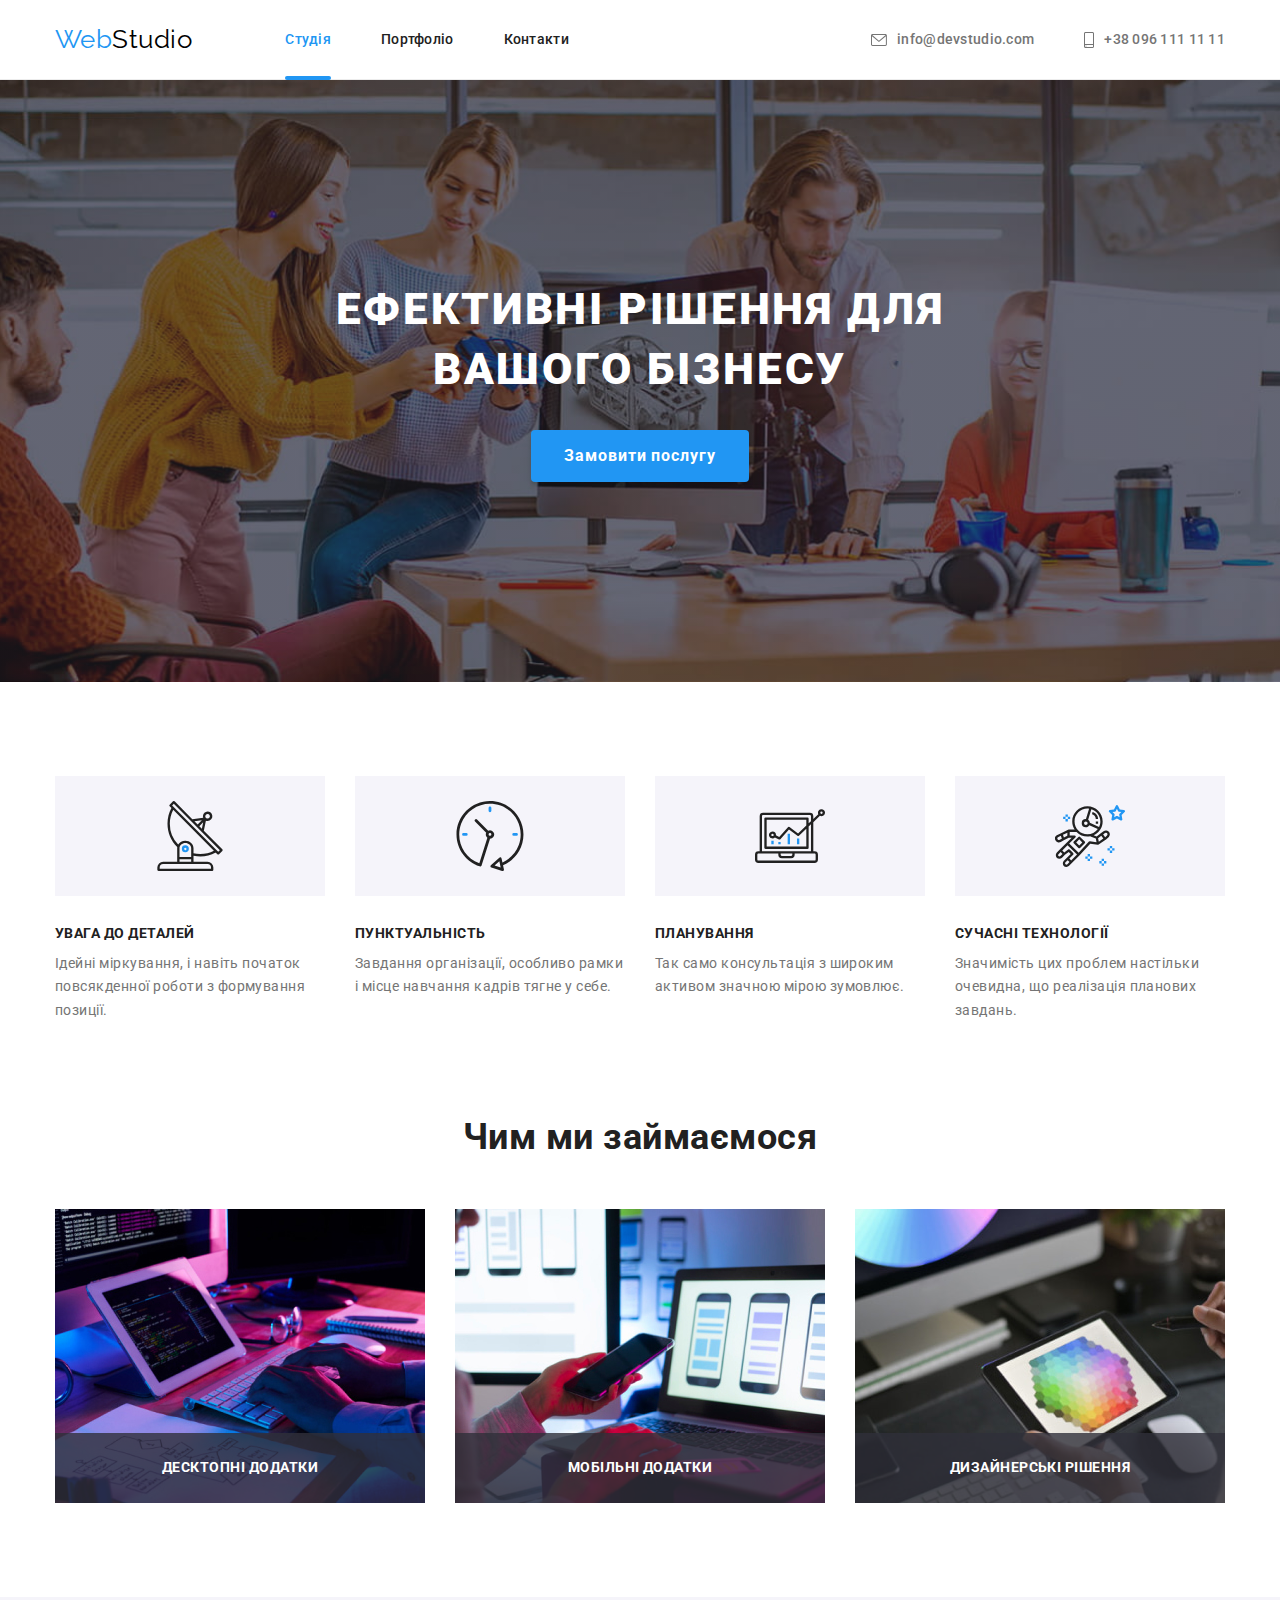
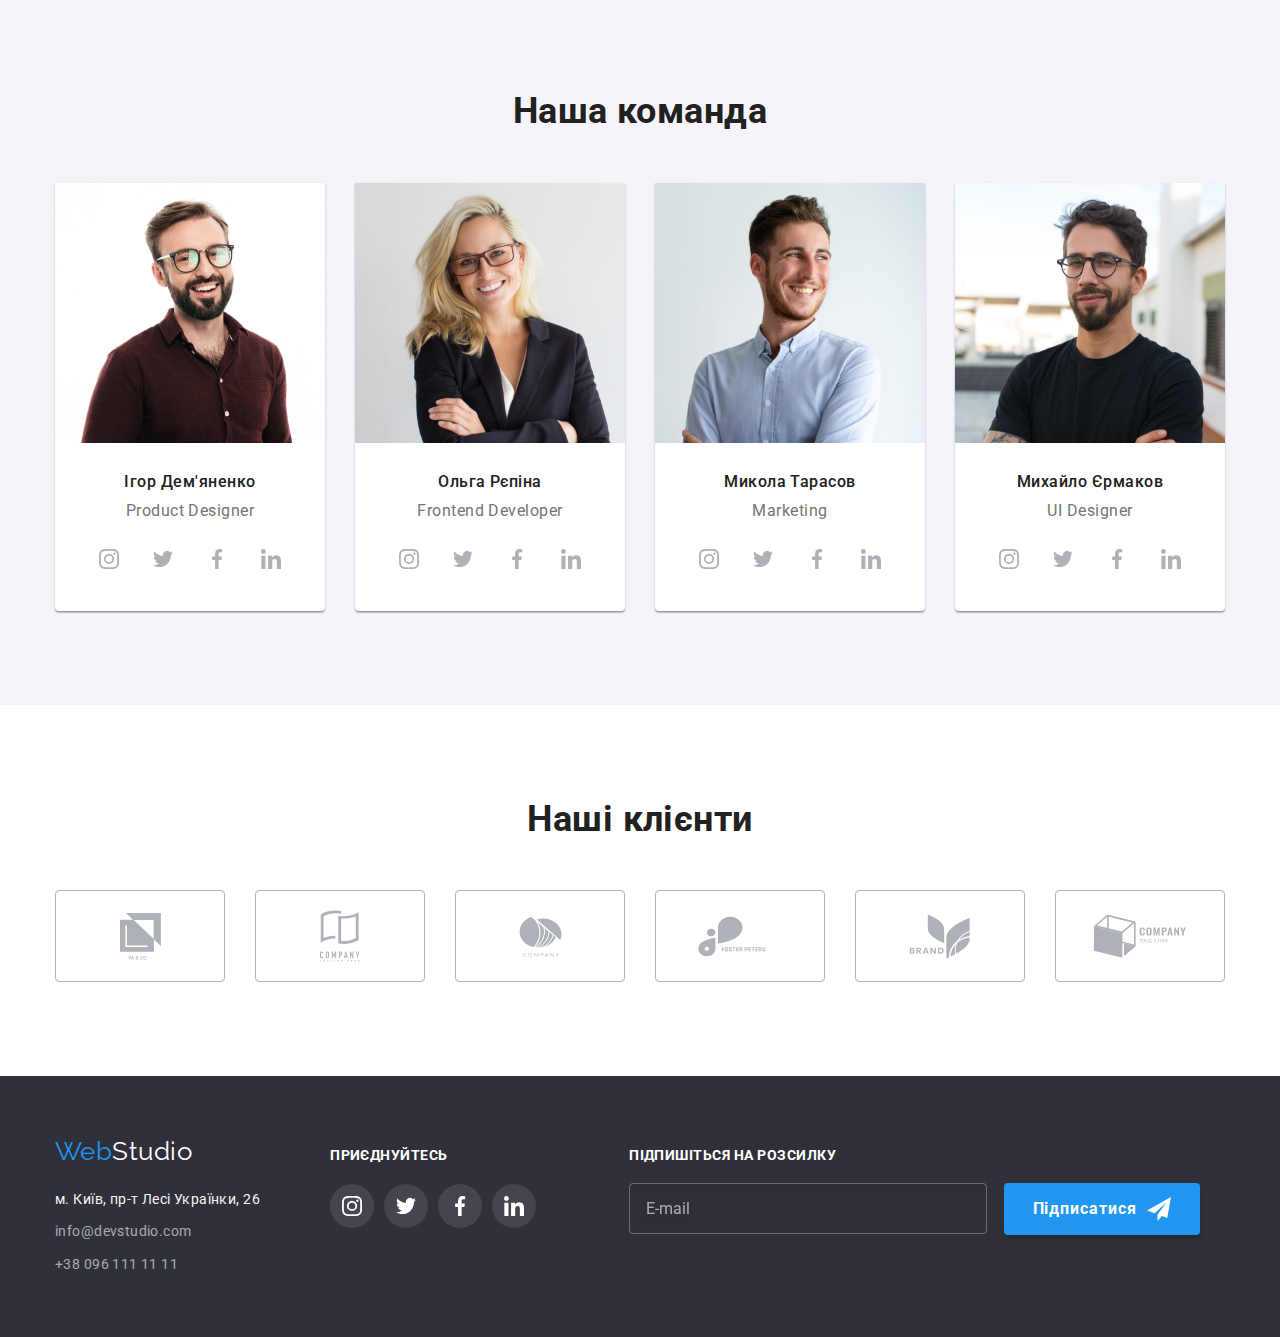
==== commit 591c7f5a: "Правки" ====
--- a/index.html
+++ b/index.html
@@ -17,7 +17,7 @@
     <header class="page-header">
       <div class="container page-header__container">
         <!-- Лого сайту -->
-        <a class="logo" href="">
+        <a class="logo" href="#">
           Web<span class="logo__header-color">Studio</span>
         </a>
 
@@ -25,15 +25,15 @@
         <nav class="site-nav">
           <ul class="site-nav__list">
             <li class="site-nav__item">
-              <a class="site-nav__link site-nav__link--focused site-nav__link--current">Студія</a>
+              <a class="site-nav__link site-nav__link--focused site-nav__link--current" href="./index.html">Студія</a>
             </li>
 
             <li class="site-nav__item">
-              <a class="site-nav__link site-nav__link--focused" href="#">Портфоліо</a>
+              <a class="site-nav__link site-nav__link--focused" href="./portfolio.html">Портфоліо</a>
             </li>
 
             <li class="site-nav__item">
-              <a class="site-nav__link site-nav__link--focused">Контакти</a>
+              <a class="site-nav__link site-nav__link--focused" href="#">Контакти</a>
             </li>
           </ul>
         </nav>
@@ -77,8 +77,12 @@
             <h1 class="service__title service__title-setting">
               Ефективні рішення для вашого бізнесу
             </h1>
-            <button class="service__btn service__btn--focused">
-                <span class="service__btn-text">Замовити послугу</span>
+            <button 
+              class="service__btn service__btn--focused"
+              type="button" 
+              data-modal-open>
+
+                Замовити послугу
             </button>
           </div>
         </div>
@@ -528,7 +532,7 @@
       <section class="section">
         <div class="container">
 
-          <h2 class="section__title section_title-setting">Наші Клієнти</h2>
+          <h2 class="section__title section_title-setting">Наші клієнти</h2>
 
           <!-- Список клієнтів -->
           <ul class="clients-list">
@@ -592,7 +596,7 @@
         <div class="footer-address">
 
           <!-- Лого -->
-          <a class="logo page-footer__logo" href="">
+          <a class="logo page-footer__logo" href="#">
             Web<span class="logo__footer-color">Studio</span>
           </a>
 
@@ -718,7 +722,7 @@
           <form class="mailing-list__form" autocomplete="off">
             <input class="mailing-list__input" type="email" name="email" placeholder="E-mail">
 
-            <button class="mailing-list__btn">
+            <button class="mailing-list__btn" type="button">
                 Підписатися
               <svg class="mailing-list__btn-icon" width="24" height="24">
                 <use href="./images/icons.svg#icon-footer-iconsend"></use>
@@ -730,5 +734,123 @@
         </div>
       </div>
     </footer>
+
+    <!-- Модальне вікно -->
+
+    <div class="backdrop backdrop__setting backdrop--is-hidden" data-modal>
+      <div class="modal modal__setting">
+        <button class="modal__button modal__button-setting modal__button--focused" type="button" data-modal-close>
+          <svg class="modal__icon-close" width="18" height="18">
+            <use href="./images/icons.svg#icon-modalclose"></use>
+          </svg>
+        </button>
+
+        <!-- Форма -->
+        <p class="modal__text modal__text-setting">Залиште свої дані, ми вам передзвонимо</p>
+
+        <form class="form" autocomplete="off">
+          <ul class="form__list">
+            <li class="form__item form__item-setting">
+              <label class="form__lable">
+ 
+                <div class="form__span-box form__span-box-setting">
+                  <span class="form__span-text">Ім'я</span>
+                </div>
+
+                <div class="form__box">
+                  <input
+                    class="form__input form__input--focused"
+                    type="text"
+                    name="user-name"
+                  >
+                  <svg class="form__icon form__icon--active" width="18px" height="18px">
+                    <use href="./images/icons.svg#icon-person-black"></use>
+                  </svg>
+                </div>
+              </label>
+            </li>
+            <li class="form__item form__item-setting">
+              <label class="form__lable">
+
+                <div class="form__span-box form__span-box-setting">
+                  <span class="form__span-text">Телефон</span>
+                </div>
+
+                <div class="form__box">
+                  <input
+                    class="form__input form__input--focused"
+                    type="text"
+                    name="user-name"
+                  >
+                  <svg class="form__icon form__icon--active" width="18px" height="18px">
+                    <use href="./images/icons.svg#icon-modal-phone"></use>
+                  </svg>
+                </div>
+              </label>
+            </li>
+            <li class="form__item form__item-setting">
+              <label class="form__lable">
+
+                <div class="form__span-box form__span-box-setting">
+                  <span class="form__span-text">Пошта</span>
+                </div>
+
+                <div class="form__box">
+                  <input
+                    class="form__input form__input--focused"
+                    type="text"
+                    name="user-name"
+                  >
+                  <svg class="form__icon form__icon--active" width="18px" height="18px">
+                    <use href="./images/icons.svg#icon-modal-email"></use>
+                  </svg>
+                </div>
+              </label>
+            </li>
+            <li class="form__item form__item-setting">
+              <label class="form__label">
+
+                <div class="form__span-box form__span-box-setting">
+                  <span class="form__span-text">Коментар</span>
+                </div>
+              </label>
+              <textarea
+                class="form__comment"
+                name="comments"
+                cols="30"
+                rows="10"
+                placeholder="Введіть текст"
+              ></textarea>
+            </li>
+          </ul>
+
+          <p class="form__checkbox form__checkbox-setting">
+            <label class="form__policy">
+              <input class="form__checked" type="checkbox" name="policy" />
+
+              <svg class="form__icon-enable form__icon-enable--checked" width="16" height="15">
+                <use href="./images/icons.svg#icon-icon-succes"></use>
+              </svg>
+
+              <svg class="form__icon-disable form__icon-disable--checked" width="16" height="15">
+                <use href="./images/icons.svg#icon-icon-checked"></use>
+              </svg>
+
+              
+              <span class="form__ckeckbox-text">
+                Погоджуюсь з розсилкою та приймаю
+                <a class="form__link" href="">Умови договору</a>
+              </span>
+            </label>
+          </p>
+
+          <p class="form__send">
+            <button class="form__button-send form__button-send--focused " type="submit">Відправити</button>
+          </p>
+        </form>
+      </div>
+    </div>    
+
+    <script src="./js/modal.js"></script>
   </body>
 </html>
--- a/css/main.min.css
+++ b/css/main.min.css
@@ -1 +1 @@
-/*! modern-normalize v1.1.0 | MIT License | https://github.com/sindresorhus/modern-normalize */*,::before,::after{-webkit-box-sizing:border-box;box-sizing:border-box}html{line-height:1.15;-webkit-text-size-adjust:100%;-moz-tab-size:4;-o-tab-size:4;tab-size:4}body{margin:0;font-family:system-ui,-apple-system,"Segoe UI",Roboto,Helvetica,Arial,sans-serif,"Apple Color Emoji","Segoe UI Emoji"}hr{height:0;color:inherit}abbr[title]{-webkit-text-decoration:underline dotted;text-decoration:underline dotted}b,strong{font-weight:bolder}code,kbd,samp,pre{font-family:ui-monospace,SFMono-Regular,Consolas,"Liberation Mono",Menlo,monospace;font-size:1em}small{font-size:80%}sub,sup{font-size:75%;line-height:0;position:relative;vertical-align:baseline}sub{bottom:-0.25em}sup{top:-0.5em}table{text-indent:0;border-color:inherit}button,input,optgroup,select,textarea{font-family:inherit;font-size:100%;line-height:1.15;margin:0}button,select{text-transform:none}button,[type=button],[type=reset],[type=submit]{-webkit-appearance:button}::-moz-focus-inner{border-style:none;padding:0}:-moz-focusring{outline:1px dotted ButtonText}:-moz-ui-invalid{box-shadow:none}legend{padding:0}progress{vertical-align:baseline}::-webkit-inner-spin-button,::-webkit-outer-spin-button{height:auto}[type=search]{-webkit-appearance:textfield;outline-offset:-2px}::-webkit-search-decoration{-webkit-appearance:none}::-webkit-file-upload-button{-webkit-appearance:button;font:inherit}summary{display:list-item}body{font-family:"Roboto",sans-serif;letter-spacing:.03em;background-color:#fff;color:#757575}.section{padding-top:94px;padding-bottom:94px;background-color:#fff}.section:nth-last-child(3){padding-top:0}.section:nth-last-child(2){background-color:#f5f4fa}.section__title{color:#212121;font-weight:700;font-size:36px;line-height:1.16;text-align:center}.section_title-setting{margin-bottom:50px}.container{width:1200px;margin-left:auto;margin-right:auto;padding-left:15px;padding-right:15px}.visually-hidden{position:absolute;width:1px;height:1px;margin:-1px;border:0;padding:0;white-space:nowrap;-webkit-clip-path:inset(100%);clip-path:inset(100%);clip:rect(0 0 0 0);overflow:hidden}img{display:block}h1,h2,h3,h4,h5,h6,p{margin:0;padding:0}ul{margin:0;padding:0;list-style:none}.page-header{border-bottom:1px solid #ececec;background-color:#fff}.page-header__container{display:-webkit-box;display:-ms-flexbox;display:flex;-webkit-box-align:center;-ms-flex-align:center;align-items:center}.logo{color:#2196f3;font-family:"Raleway",sans-serif;font-size:26px;line-height:1.2;text-decoration:none}.logo__header-color{color:#000}.logo__footer-color{color:#fff}.page-footer__logo{display:inline-block;margin-bottom:20px}.site-nav{margin-left:93px}.site-nav__list{display:-webkit-box;display:-ms-flexbox;display:flex}.site-nav__item:not(:last-child){margin-right:50px}.site-nav__link{display:block;padding-top:32px;padding-bottom:31px;position:relative;color:#212121;font-weight:500;font-size:14px;line-height:1.14;letter-spacing:.02em;text-decoration:none;-webkit-transition-property:color;transition-property:color;-webkit-transition-duration:250ms;transition-duration:250ms;-webkit-transition-timing-function:cubic-bezier(0.4, 0, 0.2, 1);transition-timing-function:cubic-bezier(0.4, 0, 0.2, 1)}.site-nav__link--focused:hover,.site-nav__link--focused:focus{color:#2196f3}.site-nav__link--current{color:#2196f3}.site-nav__link--current::after{content:"";position:absolute;bottom:0;left:0;width:100%;height:4px;border-radius:2px;background-color:#2196f3;-webkit-transform:translateY(1px);transform:translateY(1px)}.info-list{display:-webkit-box;display:-ms-flexbox;display:flex}.info-list__box{margin-left:auto}.info-list__item{display:block;margin-right:50px}.info-list__item:last-child{margin-right:0}.info-list__link{display:-webkit-box;display:-ms-flexbox;display:flex;-webkit-box-align:center;-ms-flex-align:center;align-items:center;padding-top:32px;padding-bottom:31px;color:#757575;font-weight:500;font-size:14px;line-height:1.14;letter-spacing:.02em;text-decoration:none;-webkit-transition-property:color;transition-property:color;-webkit-transition-duration:250ms;transition-duration:250ms;-webkit-transition-timing-function:cubic-bezier(0.4, 0, 0.2, 1);transition-timing-function:cubic-bezier(0.4, 0, 0.2, 1)}.info-list__link--focused:hover,.info-list__link--focused:focus{color:#2196f3}.info-list__icon{margin-right:10px;fill:currentColor}.service__background-image{max-width:1600px;background-image:-webkit-gradient(linear, left top, left bottom, from(rgba(47, 48, 58, 0.4)), to(rgba(47, 48, 58, 0.4))),url(../../../images/servicebgimg.jpg);background-image:linear-gradient(rgba(47, 48, 58, 0.4), rgba(47, 48, 58, 0.4)),url(../../../images/servicebgimg.jpg);background-color:#c4c4c4;background-position:center;background-size:cover}.page-main__background-img{margin-left:auto;margin-right:auto}.service__container{padding-top:200px;padding-bottom:200px;width:696px;margin:0 auto;text-align:center}.service__title{font-weight:900;color:#fff;font-size:44px;line-height:1.36;letter-spacing:.06em;text-transform:uppercase}.service__title-setting{margin-bottom:30px}.service__btn{min-width:216px;padding:10px 32px;-webkit-box-shadow:0px 4px 4px rgba(0,0,0,.15);box-shadow:0px 4px 4px rgba(0,0,0,.15);font-family:inherit;font-weight:700;font-size:16px;line-height:1.87;letter-spacing:.06em;border-radius:4px;text-align:center;color:#fff;background-color:#2196f3;border:1px solid rgba(0,0,0,0);cursor:pointer;-webkit-transition-property:background-color;transition-property:background-color;-webkit-transition-duration:250ms;transition-duration:250ms;-webkit-transition-timing-function:cubic-bezier(0.4, 0, 0.2, 1);transition-timing-function:cubic-bezier(0.4, 0, 0.2, 1)}.service__btn--focused:hover,.service__btn--focused:focus{background-color:#188ce8}.features{display:-webkit-box;display:-ms-flexbox;display:flex;-ms-flex-wrap:wrap;flex-wrap:wrap}.features__item{width:270px}.features__item-setting{margin-right:30px}.features__item-setting:nth-last-child(1){margin-right:0}.features__box{display:-webkit-box;display:-ms-flexbox;display:flex;-webkit-box-pack:center;-ms-flex-pack:center;justify-content:center;-webkit-box-align:center;-ms-flex-align:center;align-items:center;height:120px;background-color:#f5f4fa}.features__box-setting{margin-bottom:30px}.features__title{color:#212121;font-weight:700;font-size:14px;line-height:1.14;text-transform:uppercase}.features__title-setting{margin-bottom:10px}.features__text{color:#757575;font-size:14px;line-height:1.71}.work-list{display:-webkit-box;display:-ms-flexbox;display:flex;-ms-flex-wrap:wrap;flex-wrap:wrap}.work-list__item{width:370px}.work-list__item-setting{margin-right:30px}.work-list__item-setting:last-child{margin-right:0}.work-list__box{position:relative}.work-list__inner-box{position:absolute;width:100%;bottom:0;left:50%;-webkit-transform:translate(-50%, 0%);transform:translate(-50%, 0%);text-align:center;background-color:rgba(47,48,58,.8)}.work-list__inner-text{padding-bottom:27px;padding-top:27px;font-size:14px;line-height:1.14;font-weight:700;color:#fff;text-transform:uppercase}.team-list{display:-webkit-box;display:-ms-flexbox;display:flex;-ms-flex-wrap:wrap;flex-wrap:wrap}.team-list__item{width:270px;-webkit-box-shadow:0px 1px 3px rgba(0,0,0,.12),0px 1px 1px rgba(0,0,0,.14),0px 2px 1px rgba(0,0,0,.2);box-shadow:0px 1px 3px rgba(0,0,0,.12),0px 1px 1px rgba(0,0,0,.14),0px 2px 1px rgba(0,0,0,.2);background-color:#fff;border-radius:0px 0px 4px 4px}.team-list__item-setting{margin-right:30px}.team-list__item-setting:last-child{margin-right:0}.team-list__box{padding-top:30px;padding-bottom:30px}.team-list__name{margin-bottom:10px;color:#212121;font-weight:500;font-size:16px;line-height:1.18;text-align:center}.team-list__position{margin-bottom:16px;color:#757575;font-size:16px;line-height:1.18;text-align:center}.team-list__socials{display:-webkit-box;display:-ms-flexbox;display:flex;padding-left:32px;padding-right:32px}.team-list__item-socials{margin-left:10px}.team-list__item-socials:nth-child(1){margin-left:0}.team-list__link{display:-webkit-box;display:-ms-flexbox;display:flex;-webkit-box-pack:center;-ms-flex-pack:center;justify-content:center;-webkit-box-align:center;-ms-flex-align:center;align-items:center;width:44px;height:44px;border-radius:50%;-webkit-transition-property:background-color;transition-property:background-color;-webkit-transition-duration:250ms;transition-duration:250ms;-webkit-transition-timing-function:cubic-bezier(0.4, 0, 0.2, 1);transition-timing-function:cubic-bezier(0.4, 0, 0.2, 1)}.team-list__link--focused:hover,.team-list__link--focused:focus{background-color:#2196f3}.team-list__icon{fill:#afb1b8;width:20px;height:20px;-webkit-transition-property:fill;transition-property:fill;-webkit-transition-duration:250ms;transition-duration:250ms;-webkit-transition-timing-function:cubic-bezier(0.4, 0, 0.2, 1);transition-timing-function:cubic-bezier(0.4, 0, 0.2, 1)}.team-list__link:hover .team-list__icon,.team-list__link:focus .team-list__icon{fill:#fff}.clients-list{display:-webkit-box;display:-ms-flexbox;display:flex}.clients-list__item-setting{margin-right:30px}.clients-list__item-setting:nth-child(6){margin-right:0}.clients-list__link{display:-webkit-box;display:-ms-flexbox;display:flex;-webkit-box-pack:center;-ms-flex-pack:center;justify-content:center;-webkit-box-align:center;-ms-flex-align:center;align-items:center;width:170px;height:92px;border-radius:4px;border:1px solid #afb1b8;fill:#afb1b8;-webkit-transition-property:border,fill;transition-property:border,fill;-webkit-transition-duration:250ms;transition-duration:250ms;-webkit-transition-timing-function:cubic-bezier(0.4, 0, 0.2, 1);transition-timing-function:cubic-bezier(0.4, 0, 0.2, 1)}.clients-list__link:hover,.clients-list__link:focus{outline:rgba(0,0,0,0);fill:#2196f3;border-color:#2196f3}.page-footer{background-color:#2f303a;padding-top:60px;padding-bottom:60px}.footer-container{display:-webkit-box;display:-ms-flexbox;display:flex;-webkit-box-align:baseline;-ms-flex-align:baseline;align-items:baseline}.address__item-setting{margin-bottom:9px}.address__link{font-size:14px;font-style:normal;font-weight:400;line-height:1.71;letter-spacing:.03em;color:rgba(255,255,255,.6);text-decoration:none;-webkit-transition-property:color;transition-property:color;-webkit-transition-duration:250ms;transition-duration:250ms;-webkit-transition-timing-function:cubic-bezier(0.4, 0, 0.2, 1);transition-timing-function:cubic-bezier(0.4, 0, 0.2, 1)}.address__link:hover,.address__link:focus{color:#2196f3}.address__link-map{color:#f5f5f5}.socials-box__setting{margin-left:70px}.socials-box__title{color:#fff;font-size:14px;line-height:1.14;font-weight:700;text-transform:uppercase}.socials-box__title-setting{margin-bottom:20px}.socials-box__list{display:-webkit-box;display:-ms-flexbox;display:flex}.socials-box__item-setting{margin-left:10px}.socials-box__item-setting:nth-child(1){margin-left:0}.socials-box__link{display:-webkit-box;display:-ms-flexbox;display:flex;-webkit-box-pack:center;-ms-flex-pack:center;justify-content:center;-webkit-box-align:center;-ms-flex-align:center;align-items:center;width:44px;height:44px;background-color:rgba(255,255,255,.1);border-radius:50%;-webkit-transition-property:background-color;transition-property:background-color;-webkit-transition-duration:250ms;transition-duration:250ms;-webkit-transition-timing-function:cubic-bezier(0.4, 0, 0.2, 1);transition-timing-function:cubic-bezier(0.4, 0, 0.2, 1)}.socials-box__link:hover,.socials-box__link:focus{background-color:#2196f3}.socials-box__icon{fill:#fff;width:20px;height:20px}.mailing-list__setting{margin-left:93px}.mailing-list__title{display:block;font-weight:700;font-size:14px;line-height:1.15;color:#fff;text-transform:uppercase}.mailing-list__title-setting{margin-bottom:20px}.mailing-list__input{min-width:358px;padding-top:15px;padding-bottom:15px;padding-left:16px;font-size:16px;line-height:.8;color:#fff;background-color:rgba(0,0,0,0);border-radius:4px;border:1px solid rgba(255,255,255,.3);-webkit-filter:drop-shadow(0px 4px 4px rgba(0, 0, 0, 0.15));filter:drop-shadow(0px 4px 4px rgba(0, 0, 0, 0.15));outline:inherit}.mailing-list__input::-webkit-input-placeholder{font-weight:400;font-size:16px;line-height:1.25;color:rgba(255,255,255,.6)}.mailing-list__input::-moz-placeholder{font-weight:400;font-size:16px;line-height:1.25;color:rgba(255,255,255,.6)}.mailing-list__input:-ms-input-placeholder{font-weight:400;font-size:16px;line-height:1.25;color:rgba(255,255,255,.6)}.mailing-list__input::-ms-input-placeholder{font-weight:400;font-size:16px;line-height:1.25;color:rgba(255,255,255,.6)}.mailing-list__input::placeholder{font-weight:400;font-size:16px;line-height:1.25;color:rgba(255,255,255,.6)}.mailing-list__btn{display:-webkit-inline-box;display:-ms-inline-flexbox;display:inline-flex;-webkit-box-align:center;-ms-flex-align:center;align-items:center;margin-left:12px;padding:10px 28px;-webkit-box-shadow:0px 4px 4px rgba(0,0,0,.15);box-shadow:0px 4px 4px rgba(0,0,0,.15);font-family:inherit;font-weight:700;font-size:16px;line-height:1.87;letter-spacing:.06em;text-align:center;color:#fff;border-radius:4px;background-color:#2196f3;border:1px solid rgba(0,0,0,0);cursor:pointer}.mailing-list__btn-icon{margin-left:10px;fill:#fff}/*# sourceMappingURL=main.min.css.map */+/*! modern-normalize v1.1.0 | MIT License | https://github.com/sindresorhus/modern-normalize */*,::before,::after{-webkit-box-sizing:border-box;box-sizing:border-box}html{line-height:1.15;-webkit-text-size-adjust:100%;-moz-tab-size:4;-o-tab-size:4;tab-size:4}body{margin:0;font-family:system-ui,-apple-system,"Segoe UI",Roboto,Helvetica,Arial,sans-serif,"Apple Color Emoji","Segoe UI Emoji"}hr{height:0;color:inherit}abbr[title]{-webkit-text-decoration:underline dotted;text-decoration:underline dotted}b,strong{font-weight:bolder}code,kbd,samp,pre{font-family:ui-monospace,SFMono-Regular,Consolas,"Liberation Mono",Menlo,monospace;font-size:1em}small{font-size:80%}sub,sup{font-size:75%;line-height:0;position:relative;vertical-align:baseline}sub{bottom:-0.25em}sup{top:-0.5em}table{text-indent:0;border-color:inherit}button,input,optgroup,select,textarea{font-family:inherit;font-size:100%;line-height:1.15;margin:0}button,select{text-transform:none}button,[type=button],[type=reset],[type=submit]{-webkit-appearance:button}::-moz-focus-inner{border-style:none;padding:0}:-moz-focusring{outline:1px dotted ButtonText}:-moz-ui-invalid{box-shadow:none}legend{padding:0}progress{vertical-align:baseline}::-webkit-inner-spin-button,::-webkit-outer-spin-button{height:auto}[type=search]{-webkit-appearance:textfield;outline-offset:-2px}::-webkit-search-decoration{-webkit-appearance:none}::-webkit-file-upload-button{-webkit-appearance:button;font:inherit}summary{display:list-item}body{font-family:"Roboto",sans-serif;letter-spacing:.03em;background-color:#fff;color:#757575}.section{padding-top:94px;padding-bottom:94px;background-color:#fff}.section:nth-last-child(3){padding-top:0}.section:nth-last-child(2){background-color:#f5f4fa}.section__title{color:#212121;font-weight:700;font-size:36px;line-height:1.16;text-align:center}.section_title-setting{margin-bottom:50px}.container{width:1200px;margin-left:auto;margin-right:auto;padding-left:15px;padding-right:15px}.visually-hidden{position:absolute;width:1px;height:1px;margin:-1px;border:0;padding:0;white-space:nowrap;-webkit-clip-path:inset(100%);clip-path:inset(100%);clip:rect(0 0 0 0);overflow:hidden}img{display:block}h1,h2,h3,h4,h5,h6,p{margin:0;padding:0}ul{margin:0;padding:0;list-style:none}.page-header{border-bottom:1px solid #ececec;background-color:#fff}.page-header__container{display:-webkit-box;display:-ms-flexbox;display:flex;-webkit-box-align:center;-ms-flex-align:center;align-items:center}.logo{color:#2196f3;font-family:"Raleway",sans-serif;font-size:26px;line-height:1.2;text-decoration:none}.logo__header-color{color:#000}.logo__footer-color{color:#fff}.page-footer__logo{display:inline-block;margin-bottom:20px}.site-nav{margin-left:93px}.site-nav__list{display:-webkit-box;display:-ms-flexbox;display:flex}.site-nav__item:not(:last-child){margin-right:50px}.site-nav__link{display:block;padding-top:32px;padding-bottom:31px;position:relative;color:#212121;font-weight:500;font-size:14px;line-height:1.14;letter-spacing:.02em;text-decoration:none;-webkit-transition-property:color;transition-property:color;-webkit-transition-duration:250ms;transition-duration:250ms;-webkit-transition-timing-function:cubic-bezier(0.4, 0, 0.2, 1);transition-timing-function:cubic-bezier(0.4, 0, 0.2, 1)}.site-nav__link--focused:hover,.site-nav__link--focused:focus{color:#2196f3}.site-nav__link--current{color:#2196f3}.site-nav__link--current::after{content:"";position:absolute;bottom:0;left:0;width:100%;height:4px;border-radius:2px;background-color:#2196f3;-webkit-transform:translateY(1px);transform:translateY(1px)}.info-list{display:-webkit-box;display:-ms-flexbox;display:flex}.info-list__box{margin-left:auto}.info-list__item{display:block;margin-right:50px}.info-list__item:last-child{margin-right:0}.info-list__link{display:-webkit-box;display:-ms-flexbox;display:flex;-webkit-box-align:center;-ms-flex-align:center;align-items:center;padding-top:32px;padding-bottom:31px;color:#757575;font-weight:500;font-size:14px;line-height:1.14;letter-spacing:.02em;text-decoration:none;-webkit-transition-property:color;transition-property:color;-webkit-transition-duration:250ms;transition-duration:250ms;-webkit-transition-timing-function:cubic-bezier(0.4, 0, 0.2, 1);transition-timing-function:cubic-bezier(0.4, 0, 0.2, 1)}.info-list__link--focused:hover,.info-list__link--focused:focus{color:#2196f3}.info-list__icon{margin-right:10px;fill:currentColor}.service__background-image{max-width:1600px;background-image:-webkit-gradient(linear, left top, left bottom, from(rgba(47, 48, 58, 0.4)), to(rgba(47, 48, 58, 0.4))),url(../../../images/servicebgimg.jpg);background-image:linear-gradient(rgba(47, 48, 58, 0.4), rgba(47, 48, 58, 0.4)),url(../../../images/servicebgimg.jpg);background-color:#c4c4c4;background-position:center;background-size:cover}.page-main__background-img{margin-left:auto;margin-right:auto}.service__container{padding-top:200px;padding-bottom:200px;width:696px;margin:0 auto;text-align:center}.service__title{font-weight:900;color:#fff;font-size:44px;line-height:1.36;letter-spacing:.06em;text-transform:uppercase}.service__title-setting{margin-bottom:30px}.service__btn{min-width:216px;padding:10px 32px;-webkit-box-shadow:0px 4px 4px rgba(0,0,0,.15);box-shadow:0px 4px 4px rgba(0,0,0,.15);font-family:inherit;font-weight:700;font-size:16px;line-height:1.87;letter-spacing:.06em;border-radius:4px;text-align:center;color:#fff;background-color:#2196f3;border:1px solid rgba(0,0,0,0);cursor:pointer;-webkit-transition-property:background-color;transition-property:background-color;-webkit-transition-duration:250ms;transition-duration:250ms;-webkit-transition-timing-function:cubic-bezier(0.4, 0, 0.2, 1);transition-timing-function:cubic-bezier(0.4, 0, 0.2, 1)}.service__btn--focused:hover,.service__btn--focused:focus{background-color:#188ce8}.features{display:-webkit-box;display:-ms-flexbox;display:flex;-ms-flex-wrap:wrap;flex-wrap:wrap}.features__item{width:270px}.features__item-setting{margin-right:30px}.features__item-setting:nth-last-child(1){margin-right:0}.features__box{display:-webkit-box;display:-ms-flexbox;display:flex;-webkit-box-pack:center;-ms-flex-pack:center;justify-content:center;-webkit-box-align:center;-ms-flex-align:center;align-items:center;height:120px;background-color:#f5f4fa}.features__box-setting{margin-bottom:30px}.features__title{color:#212121;font-weight:700;font-size:14px;line-height:1.14;text-transform:uppercase}.features__title-setting{margin-bottom:10px}.features__text{color:#757575;font-size:14px;line-height:1.71}.work-list{display:-webkit-box;display:-ms-flexbox;display:flex;-ms-flex-wrap:wrap;flex-wrap:wrap}.work-list__item{width:370px}.work-list__item-setting{margin-right:30px}.work-list__item-setting:last-child{margin-right:0}.work-list__box{position:relative}.work-list__inner-box{position:absolute;width:100%;bottom:0;left:50%;-webkit-transform:translate(-50%, 0%);transform:translate(-50%, 0%);text-align:center;background-color:rgba(47,48,58,.8)}.work-list__inner-text{padding-bottom:27px;padding-top:27px;font-size:14px;line-height:1.14;font-weight:700;color:#fff;text-transform:uppercase}.team-list{display:-webkit-box;display:-ms-flexbox;display:flex;-ms-flex-wrap:wrap;flex-wrap:wrap}.team-list__item{width:270px;-webkit-box-shadow:0px 1px 3px rgba(0,0,0,.12),0px 1px 1px rgba(0,0,0,.14),0px 2px 1px rgba(0,0,0,.2);box-shadow:0px 1px 3px rgba(0,0,0,.12),0px 1px 1px rgba(0,0,0,.14),0px 2px 1px rgba(0,0,0,.2);background-color:#fff;border-radius:0px 0px 4px 4px}.team-list__item-setting{margin-right:30px}.team-list__item-setting:last-child{margin-right:0}.team-list__box{padding-top:30px;padding-bottom:30px}.team-list__name{margin-bottom:10px;color:#212121;font-weight:500;font-size:16px;line-height:1.18;text-align:center}.team-list__position{margin-bottom:16px;color:#757575;font-size:16px;line-height:1.18;text-align:center}.team-list__socials{display:-webkit-box;display:-ms-flexbox;display:flex;padding-left:32px;padding-right:32px}.team-list__item-socials{margin-left:10px}.team-list__item-socials:nth-child(1){margin-left:0}.team-list__link{display:-webkit-box;display:-ms-flexbox;display:flex;-webkit-box-pack:center;-ms-flex-pack:center;justify-content:center;-webkit-box-align:center;-ms-flex-align:center;align-items:center;width:44px;height:44px;border-radius:50%;-webkit-transition-property:background-color;transition-property:background-color;-webkit-transition-duration:250ms;transition-duration:250ms;-webkit-transition-timing-function:cubic-bezier(0.4, 0, 0.2, 1);transition-timing-function:cubic-bezier(0.4, 0, 0.2, 1)}.team-list__link--focused:hover,.team-list__link--focused:focus{background-color:#2196f3}.team-list__icon{fill:#afb1b8;width:20px;height:20px;-webkit-transition-property:fill;transition-property:fill;-webkit-transition-duration:250ms;transition-duration:250ms;-webkit-transition-timing-function:cubic-bezier(0.4, 0, 0.2, 1);transition-timing-function:cubic-bezier(0.4, 0, 0.2, 1)}.team-list__link:hover .team-list__icon,.team-list__link:focus .team-list__icon{fill:#fff}.clients-list{display:-webkit-box;display:-ms-flexbox;display:flex}.clients-list__item-setting{margin-right:30px}.clients-list__item-setting:nth-child(6){margin-right:0}.clients-list__link{display:-webkit-box;display:-ms-flexbox;display:flex;-webkit-box-pack:center;-ms-flex-pack:center;justify-content:center;-webkit-box-align:center;-ms-flex-align:center;align-items:center;width:170px;height:92px;border-radius:4px;border:1px solid #afb1b8;fill:#afb1b8;-webkit-transition-property:border,fill;transition-property:border,fill;-webkit-transition-duration:250ms;transition-duration:250ms;-webkit-transition-timing-function:cubic-bezier(0.4, 0, 0.2, 1);transition-timing-function:cubic-bezier(0.4, 0, 0.2, 1)}.clients-list__link:hover,.clients-list__link:focus{outline:rgba(0,0,0,0);fill:#2196f3;border-color:#2196f3}.filter-list{display:-webkit-box;display:-ms-flexbox;display:flex;-ms-flex-wrap:wrap;flex-wrap:wrap;-webkit-box-pack:center;-ms-flex-pack:center;justify-content:center}.filter-list__setting{margin-bottom:50px}.filter-list__item-setting{margin-right:6px}.filter-list__item-setting:last-child{margin-right:0}.filter-list__btn{padding:6px 22px;font-family:inherit;font-weight:500;font-size:16px;line-height:1.62;letter-spacing:.03em;color:#212121;border-radius:4px;border:1px rgba(0,0,0,0);background-color:#f5f4fa;cursor:pointer;-webkit-transition-property:background-color,color,-webkit-box-shadow;transition-property:background-color,color,-webkit-box-shadow;transition-property:background-color,color,box-shadow;transition-property:background-color,color,box-shadow,-webkit-box-shadow;-webkit-transition-duration:250ms;transition-duration:250ms;-webkit-transition-timing-function:cubic-bezier(0.4, 0, 0.2, 1);transition-timing-function:cubic-bezier(0.4, 0, 0.2, 1)}.filter-list__btn:hover,.filter-list__btn:focus{-webkit-box-shadow:0px 3px 1px rgba(0,0,0,.1),0px 1px 2px rgba(0,0,0,.08),0px 2px 2px rgba(0,0,0,.12);box-shadow:0px 3px 1px rgba(0,0,0,.1),0px 1px 2px rgba(0,0,0,.08),0px 2px 2px rgba(0,0,0,.12);background-color:#2196f3;color:#fff}.card{display:-webkit-box;display:-ms-flexbox;display:flex;-ms-flex-wrap:wrap;flex-wrap:wrap;gap:30px}.card__item{width:370px;background-color:#fff}.card__link{display:block;text-decoration:none;-webkit-transition-property:-webkit-box-shadow;transition-property:-webkit-box-shadow;transition-property:box-shadow;transition-property:box-shadow, -webkit-box-shadow;-webkit-transition-duration:250ms;transition-duration:250ms;-webkit-transition-timing-function:cubic-bezier(0.4, 0, 0.2, 1);transition-timing-function:cubic-bezier(0.4, 0, 0.2, 1)}.card__link--focused:hover,.card__link--focused:focus{outline:none;-webkit-box-shadow:0px 1px 1px rgba(0,0,0,.12),0px 4px 4px rgba(0,0,0,.06),1px 4px 6px rgba(0,0,0,.16);box-shadow:0px 1px 1px rgba(0,0,0,.12),0px 4px 4px rgba(0,0,0,.06),1px 4px 6px rgba(0,0,0,.16)}.card__box{position:relative;overflow:hidden}.card__inner-box{position:absolute;width:100%;height:100%;top:0;left:0;opacity:1;background-color:rgba(33,150,243,.9);-webkit-transform:translateY(100%);transform:translateY(100%);-webkit-transition-property:-webkit-transform;transition-property:-webkit-transform;transition-property:transform;transition-property:transform, -webkit-transform;-webkit-transition-duration:250ms;transition-duration:250ms;-webkit-transition-timing-function:cubic-bezier(0.4, 0, 0.2, 1);transition-timing-function:cubic-bezier(0.4, 0, 0.2, 1)}.card__link--focused:hover .card__inner-box,.card__link--focused:focus .card__inner-box{-webkit-transform:translateY(0%);transform:translateY(0%);-webkit-transition-property:-webkit-transform;transition-property:-webkit-transform;transition-property:transform;transition-property:transform, -webkit-transform;-webkit-transition-duration:250ms;transition-duration:250ms;-webkit-transition-timing-function:cubic-bezier(0.4, 0, 0.2, 1);transition-timing-function:cubic-bezier(0.4, 0, 0.2, 1)}.card__inner-text{padding:63px 24px;font-size:18px;line-height:1.55;color:#fff}.card__footer{padding-top:20px;padding-bottom:20px;padding-left:24px;padding-right:24px;border-left:1px solid #eee;border-right:1px solid #eee;border-bottom:1px solid #eee}.card__title{margin-bottom:4px;color:#212121;font-weight:700;font-size:18px;line-height:2;letter-spacing:.06em}.card__text{color:#757575;font-size:16px;line-height:1.87}.page-footer{background-color:#2f303a;padding-top:60px;padding-bottom:60px}.footer-container{display:-webkit-box;display:-ms-flexbox;display:flex;-webkit-box-align:baseline;-ms-flex-align:baseline;align-items:baseline}.address__item-setting{margin-bottom:9px}.address__item-setting:last-child{margin-bottom:0}.address__link{font-size:14px;font-style:normal;font-weight:400;line-height:1.71;letter-spacing:.03em;color:rgba(255,255,255,.6);text-decoration:none;-webkit-transition-property:color;transition-property:color;-webkit-transition-duration:250ms;transition-duration:250ms;-webkit-transition-timing-function:cubic-bezier(0.4, 0, 0.2, 1);transition-timing-function:cubic-bezier(0.4, 0, 0.2, 1)}.address__link-map{color:#f5f5f5}.address__link:hover,.address__link:focus{color:#2196f3}.socials-box__setting{margin-left:70px}.socials-box__title{color:#fff;font-size:14px;line-height:1.14;font-weight:700;text-transform:uppercase}.socials-box__title-setting{margin-bottom:20px}.socials-box__list{display:-webkit-box;display:-ms-flexbox;display:flex}.socials-box__item-setting{margin-left:10px}.socials-box__item-setting:nth-child(1){margin-left:0}.socials-box__link{display:-webkit-box;display:-ms-flexbox;display:flex;-webkit-box-pack:center;-ms-flex-pack:center;justify-content:center;-webkit-box-align:center;-ms-flex-align:center;align-items:center;width:44px;height:44px;background-color:rgba(255,255,255,.1);border-radius:50%;-webkit-transition-property:background-color;transition-property:background-color;-webkit-transition-duration:250ms;transition-duration:250ms;-webkit-transition-timing-function:cubic-bezier(0.4, 0, 0.2, 1);transition-timing-function:cubic-bezier(0.4, 0, 0.2, 1)}.socials-box__link:hover,.socials-box__link:focus{background-color:#2196f3}.socials-box__icon{fill:#fff;width:20px;height:20px}.mailing-list__setting{margin-left:93px}.mailing-list__title{display:block;font-weight:700;font-size:14px;line-height:1.15;color:#fff;text-transform:uppercase}.mailing-list__title-setting{margin-bottom:20px}.mailing-list__input{min-width:358px;padding-top:15px;padding-bottom:15px;padding-left:16px;font-size:16px;line-height:.8;color:#fff;background-color:rgba(0,0,0,0);border-radius:4px;border:1px solid rgba(255,255,255,.3);-webkit-filter:drop-shadow(0px 4px 4px rgba(0, 0, 0, 0.15));filter:drop-shadow(0px 4px 4px rgba(0, 0, 0, 0.15));outline:inherit}.mailing-list__input::-webkit-input-placeholder{font-weight:400;font-size:16px;line-height:1.25;color:rgba(255,255,255,.6)}.mailing-list__input::-moz-placeholder{font-weight:400;font-size:16px;line-height:1.25;color:rgba(255,255,255,.6)}.mailing-list__input:-ms-input-placeholder{font-weight:400;font-size:16px;line-height:1.25;color:rgba(255,255,255,.6)}.mailing-list__input::-ms-input-placeholder{font-weight:400;font-size:16px;line-height:1.25;color:rgba(255,255,255,.6)}.mailing-list__input::placeholder{font-weight:400;font-size:16px;line-height:1.25;color:rgba(255,255,255,.6)}.mailing-list__btn{display:-webkit-inline-box;display:-ms-inline-flexbox;display:inline-flex;-webkit-box-align:center;-ms-flex-align:center;align-items:center;margin-left:12px;padding:10px 28px;-webkit-box-shadow:0px 4px 4px rgba(0,0,0,.15);box-shadow:0px 4px 4px rgba(0,0,0,.15);font-family:inherit;font-weight:700;font-size:16px;line-height:1.87;letter-spacing:.06em;text-align:center;color:#fff;border-radius:4px;background-color:#2196f3;border:1px solid rgba(0,0,0,0);cursor:pointer}.mailing-list__btn-icon{margin-left:10px;fill:#fff}.backdrop{width:100%;height:100%;background-color:rgba(0,0,0,.2);opacity:1;-webkit-transition-property:opacity;transition-property:opacity;-webkit-transition-duration:250ms;transition-duration:250ms;-webkit-transition-timing-function:cubic-bezier(0.4, 0, 0.2, 1);transition-timing-function:cubic-bezier(0.4, 0, 0.2, 1)}.backdrop__setting{position:fixed;top:0;left:0}.backdrop--is-hidden{opacity:0;pointer-events:none}.backdrop--is-hidden .modal{-webkit-transform:translate(-50%, -50%) scale(0.9);transform:translate(-50%, -50%) scale(0.9)}.modal{min-width:528px;min-height:581px;padding:40px 40px;background-color:#fff;border-radius:4px;-webkit-box-shadow:0px 1px 3px rgba(0,0,0,.12),0px 1px 1px rgba(0,0,0,.14),0px 2px 1px rgba(0,0,0,.2);box-shadow:0px 1px 3px rgba(0,0,0,.12),0px 1px 1px rgba(0,0,0,.14),0px 2px 1px rgba(0,0,0,.2)}.modal__setting{position:absolute;top:50%;left:50%;-webkit-transform:translate(-50%, -50%) scale(1);transform:translate(-50%, -50%) scale(1);-webkit-transition-property:-webkit-transform;transition-property:-webkit-transform;transition-property:transform;transition-property:transform, -webkit-transform;-webkit-transition-duration:1000ms;transition-duration:1000ms;-webkit-transition-timing-function:cubic-bezier(0.4, 0, 0.2, 1);transition-timing-function:cubic-bezier(0.4, 0, 0.2, 1)}.modal__button{display:-webkit-box;display:-ms-flexbox;display:flex;-webkit-box-pack:center;-ms-flex-pack:center;justify-content:center;-webkit-box-align:center;-ms-flex-align:center;align-items:center;background:none;border:1px solid rgba(0,0,0,.1);width:30px;height:30px;border-radius:50px;cursor:pointer}.modal__button--focused:hover,.modal__button--focused:focus{fill:#2196f3}.modal__button-setting{position:absolute;top:8px;right:8px}.modal__text{font-weight:700;font-size:20px;line-height:1.15;text-align:center;color:#212121}.modal__text-setting{margin-bottom:12px}.form{width:448px}.form__list{display:-webkit-box;display:-ms-flexbox;display:flex;-webkit-box-orient:vertical;-webkit-box-direction:normal;-ms-flex-direction:column;flex-direction:column}.form__item-setting{margin-bottom:10px}.form__item-setting:last-child{margin-bottom:20px}.form__span-box-setting{margin-bottom:4px}.form__span-text{font-weight:400;font-size:12px;line-height:1.16;letter-spacing:.01em;color:#757575}.form__box{position:relative;width:100%}.form__input{min-width:448px;margin:0;border-radius:4px;padding-top:12px;padding-bottom:12px;padding-left:42px;border:1px solid rgba(33,33,33,.2)}.form__input--focused:focus{outline:1px solid #2196f3;-webkit-transition-property:outline;transition-property:outline;-webkit-transition-duration:250ms;transition-duration:250ms;-webkit-transition-timing-function:cubic-bezier(0.4, 0, 0.2, 1);transition-timing-function:cubic-bezier(0.4, 0, 0.2, 1)}.form__icon{position:absolute;top:50%;left:12px;-webkit-transform:translate(0, -50%);transform:translate(0, -50%)}.form__item:focus-within .form__icon--active{fill:#2196f3;-webkit-transition-property:fill;transition-property:fill;-webkit-transition-duration:250ms;transition-duration:250ms;-webkit-transition-timing-function:cubic-bezier(0.4, 0, 0.2, 1);transition-timing-function:cubic-bezier(0.4, 0, 0.2, 1)}.form__comment{display:block;padding:12px 16px;border-radius:4px;border:1px solid rgba(33,33,33,.2);resize:none;width:448px;height:120px}.form__comment::-webkit-input-placeholder{font-weight:400;font-size:12px;line-height:14px;letter-spacing:.01em;color:rgba(117,117,117,.5)}.form__comment::-moz-placeholder{font-weight:400;font-size:12px;line-height:14px;letter-spacing:.01em;color:rgba(117,117,117,.5)}.form__comment:-ms-input-placeholder{font-weight:400;font-size:12px;line-height:14px;letter-spacing:.01em;color:rgba(117,117,117,.5)}.form__comment::-ms-input-placeholder{font-weight:400;font-size:12px;line-height:14px;letter-spacing:.01em;color:rgba(117,117,117,.5)}.form__comment::placeholder{font-weight:400;font-size:12px;line-height:14px;letter-spacing:.01em;color:rgba(117,117,117,.5)}.form__comment:focus{outline:1px solid #2196f3;-webkit-transition-property:outline;transition-property:outline;-webkit-transition-duration:250ms;transition-duration:250ms;-webkit-transition-timing-function:cubic-bezier(0.4, 0, 0.2, 1);transition-timing-function:cubic-bezier(0.4, 0, 0.2, 1)}.form__checkbox-setting{margin-bottom:30px}.form__policy{position:relative;width:100%}.form__checked{position:absolute;width:1px;height:1px;margin:-1px;border:0;padding:0;white-space:nowrap;-webkit-clip-path:inset(100%);clip-path:inset(100%);clip:rect(0 0 0 0);overflow:hidden}.form__icon-enable{position:absolute;top:50%;left:12px;opacity:0;-webkit-transform:translate(0, -50%);transform:translate(0, -50%)}.form__checked:checked+.form__icon-enable--checked{opacity:1;z-index:2}.form__icon-disable{position:absolute;top:50%;left:12px;-webkit-transform:translate(0, -50%);transform:translate(0, -50%);z-index:1}.form__checked:checked+.form__icon-enable+.form__icon-disable--checked{opacity:0}.form__ckeckbox-text{padding-left:37px;font-weight:400;font-size:14px;line-height:24px;color:#757575}.form__link{color:#2196f3}.form__send{text-align:center}.form__button-send{min-width:200px;padding:10px 52px;-webkit-box-shadow:0px 4px 4px rgba(0,0,0,.15);box-shadow:0px 4px 4px rgba(0,0,0,.15);font-family:inherit;font-style:normal;font-weight:700;font-size:16px;line-height:1.87;letter-spacing:.06em;color:#fff;border-radius:4px;border:1px solid rgba(0,0,0,0);background-color:#2196f3;cursor:pointer;-webkit-transition-property:background-color;transition-property:background-color;-webkit-transition-duration:250ms;transition-duration:250ms;-webkit-transition-timing-function:cubic-bezier(0.4, 0, 0.2, 1);transition-timing-function:cubic-bezier(0.4, 0, 0.2, 1)}.form__button-send--focused:hover,.form__button-send--focused:focus{background-color:#188ce8}/*# sourceMappingURL=main.min.css.map */